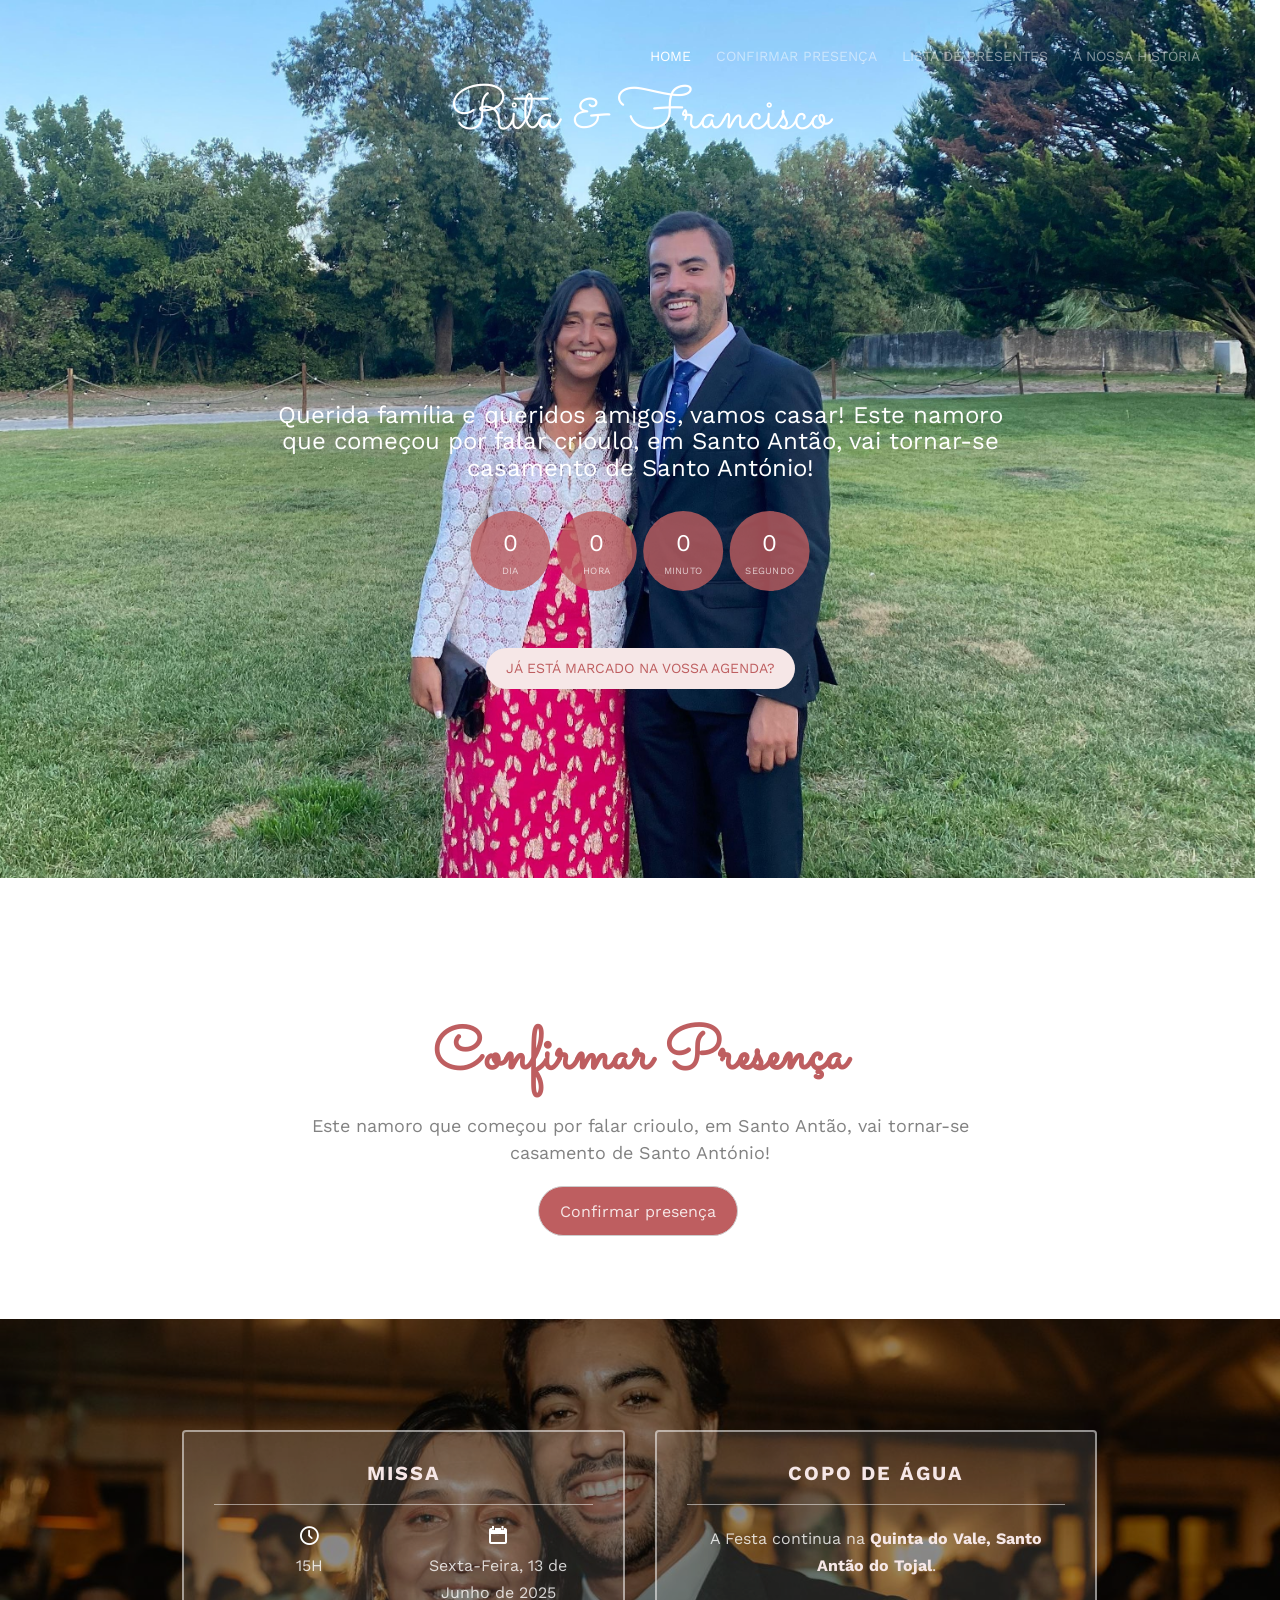
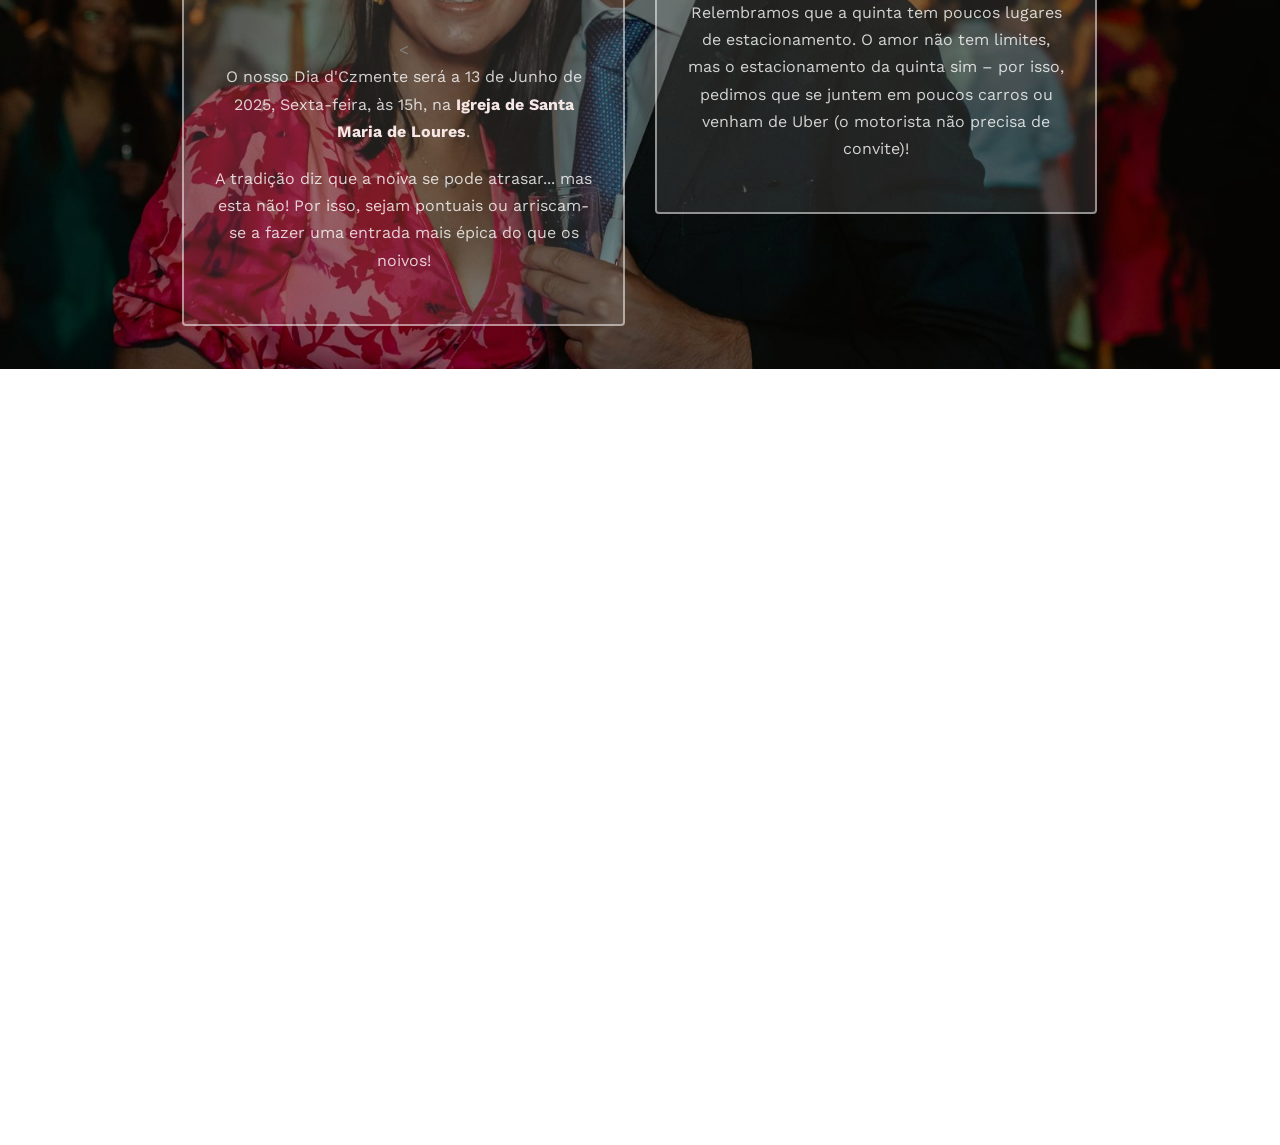
==== index.html @ 6083aa85 "Update index.html" ====
<!DOCTYPE html>
<html class="no-js">
<head>
  <meta charset="utf-8">
  <meta name="viewport" content="width=device-width, initial-scale=1">
  <title>Casamento Rita & Francisco</title>

  <link href="https://fonts.googleapis.com/css?family=Work+Sans:400,300,600,400italic,700" rel="stylesheet" type="text/css">
  <link href="https://fonts.googleapis.com/css?family=Sacramento" rel="stylesheet">

  <!-- CSS Externo -->
  <link rel="stylesheet" href="css/animate.css">
  <link rel="stylesheet" href="css/icomoon.css">
  <link rel="stylesheet" href="css/bootstrap.css">
  <link rel="stylesheet" href="css/magnific-popup.css">
  <link rel="stylesheet" href="css/owl.carousel.min.css">
  <link rel="stylesheet" href="css/owl.theme.default.min.css">
  <link rel="stylesheet" href="css/style.css">

  <!-- Estilos Internos Personalizados -->
  <style>
    body {
      margin: 0;
      padding: 0;
      font-family: "Work Sans", Arial, sans-serif;
    }

    #fh5co-header {
      margin: 0;
      position: relative;
      width: 100%;
      padding: 0;
      text-align: center;
      background-size: cover;
      background-position: center center;
    }

    #fh5co-header .container {
      margin: 0 auto;
      padding: 0 15px;
      max-width: 100%;
    }

    #fh5co-header h1 {
      font-size: 40px;
      
      margin-top: 80px;
    }

    #fh5co-header h2 {
      font-size: 20px;
      margin-top: 250px;
    }

    .simply-countdown {
      display: flex;
      justify-content: center;
      transform: scale(0.8);
      margin-top: 10px;
    }

    #fh5co-header .btn {
      display: inline-block;
      margin-top: 10px;
      position: relative;
      z-index: 2;
    }



     /* TELEMOVEL */
     @media screen and (max-width: 768px) {
         #fh5co-couple .fh5co-heading {
     margin-top: 40px; /* ou mais, se quiseres mais espaço */
   }
       
       #fh5co-event {
          height: auto !important;
          padding: 40px 0;
          background-size: cover;
          background-position: center;
        }
  
        .event-wrap {
          margin-bottom: 30px;
        }
  
        .couple-wrap {
          flex-direction: column;
        }
  
        .couple-half {
          width: 100%;
          margin-bottom: 20px;
        }
     }

   @media screen and (max-width: 768px) {
  /* Texto */
  #fh5co-header h1,
  #fh5co-header h2 {
    text-align: center !important;
    margin-left: 0px !important;
    margin-right: 50px !important;
    margin-top: 200px !important;
    max-width: calc(100% - 50px) !important;
  }

  #fh5co-header h1 {
    font-size: 34px !important;
    margin-top: 10px !important;
  }

  #fh5co-header h2 {
    font-size: 16px !important;
  }


#fh5co-header {
    background-position: -300px center !important; /* Move a imagem mais para a esquerda */
  }
      }


    @media screen and (max-width: 768px) {
  #fh5co-event {
    background-size: 60% !important; /* Zoom out na imagem */
    background-position: 10% center !important; /* Move ligeiramente para a direita */
    height: auto !important;
    padding: 40px 0 !important;
  }
}


  </style>

  <!-- Modernizr -->
  <script src="js/modernizr-2.6.2.min.js"></script>
</head>
<body id="index">
  <div class="fh5co-loader"></div>
  <div id="page">
    <nav class="fh5co-nav" role="navigation">
      <div class="container">
        <div class="row">
          <div class="col-xs-2"></div>
          <div class="col-xs-10 text-right menu-1">
            <ul>
              <li class="active"><a href="index.html">Home</a></li>
              <li><a href="https://docs.google.com/forms/d/e/1FAIpQLSdujdXQWS-uGYEYhOZcDltZ3mu99keoDqens84QMBQj693c0w/viewform?usp=dialog">Confirmar Presen&#231;a</a></li>
              <li><a href="about.html">Lista de Presentes</a></li>
              <li class="has-dropdown">
                <a href="gallery.html">A Nossa História</a>
              </li>
            </ul>
          </div>
        </div>
      </div>
    </nav>

    <header id="fh5co-header" class="fh5co-cover" role="banner"
            style="background-image:url(images/img_bg_22.jpg);" data-stellar-background-ratio="0.5">
      <div class="container">
        <div class="row">
          <div class="col-md-8 col-md-offset-2 text-center">
            <div class="display-t">
              <div class="display-tc animate-box" data-animate-effect="fadeIn">
                <h1>Rita &amp; Francisco</h1>
                <h2>Querida família e queridos amigos, vamos casar! Este namoro que começou por falar crioulo, em Santo Antão, vai tornar-se casamento de Santo António!</h2>
                <div class="simply-countdown simply-countdown-one"></div>
                <a href="https://www.google.com/calendar/render?action=TEMPLATE&text=Casamento+Rita+e+Francisco&dates=20250613T140000Z/20250613T235900Z&details=Querida+familia+e+queridos+amigos,+vamos+casar!+Enfim,+este+namoro+que+comecou+por+falar+crioulo,+em+Santo+Antao,+vai+tornar-se+casamento+de+Santo+Antonio!+O+nosso+Dia+d'Czmente+sera+a+13+de+Junho+de+2025,+Sexta-feira,+as+15h,+na+Igreja+de+Santa+Maria+de+Loures.&location=https://maps.app.goo.gl/aBkcbi4PF5BHTTP57?g_st=iw&sf=true&output=xml" 
   class="btn btn-default btn-sm" 
   target="_blank" 
   style="text-decoration: none; background-color: rgb(246, 231, 231) !important; color: rgb(190, 94, 96) !important;">
   Já está marcado na vossa Agenda?
</a>

              </div>
            </div>
          </div>
        </div>
      </div>
    </header>

 
 
 
 <div id="fh5co-couple-story">
  <div class="container">
  <div class="row">
  <div class="col-md-8 col-md-offset-2 text-center fh5co-heading animate-box">
 <h2 style="color: rgb(190, 94, 96);">Confirmar Presença</h2> <p>Este namoro que começou por falar crioulo, em Santo Antão, vai tornar-se casamento de Santo António!</p>
 
 <a href=https://docs.google.com/forms/d/e/1FAIpQLSdujdXQWS-uGYEYhOZcDltZ3mu99keoDqens84QMBQj693c0w/viewform?usp=dialog
    class="btn btn-default"
    target="_blank"
    style="text-decoration: none; width: 200px; height: 50px; line-height: 50px; display: inline-block; text-align: center; vertical-align: middle; padding: 0; background-color: rgb(190, 94, 96); color: rgb(246, 231, 231);">
    Confirmar presença
 </a> </div>
  </div>
 
  </div>
  </div>
 
 
 
 <div id="fh5co-event" class="fh5co-bg" style="background-image:url(images/img_bg_3.jpg); height: 650px; background-size: cover; padding-top: 10px;">
     <div class="overlay"></div>
     <div class="container">
         <div class="row">
             <div class="col-md-8 col-md-offset-2 text-center fh5co-heading animate-box">
             </div>
         </div>
         <div class="row" style="margin-top: 20px;"> <!-- Ajuste para 20px -->
             <div class="display-t">
                 <div class="display-tc">
                     <div class="col-md-10 col-md-offset-1">
                         <div class="col-md-6 col-sm-6 text-center">
                             <div class="event-wrap animate-box">
 
                                 <h3 style="color: rgb(246, 231, 231); font-weight: bold;">Missa</h3>
 
                                 <div class="event-col">
                                     <i class="icon-clock"></i>
                                     <span>15H</span>
                                 </div>
                                 <div class="event-col">
                                     <i class="icon-calendar"></i>
                                     <span>Sexta-Feira, 13 de Junho de 2025</span>
                                 </div>
                                 <<p>O nosso Dia d'Czmente será a 13 de Junho de 2025, Sexta-feira, às 15h, na <a href="https://maps.app.goo.gl/BaoApExr5uGjmuEx7" target="_blank" style="color: rgb(246, 231, 231); font-weight: bold;">Igreja de Santa Maria de Loures</a>.</p>
                                 <p>A tradição diz que a noiva se pode atrasar... mas esta não! Por isso, sejam pontuais ou arriscam-se a fazer uma entrada mais épica do que os noivos!</p>
                             </div>
                         </div>
                         <div class="col-md-6 col-sm-6 text-center">
                             <div class="event-wrap animate-box">
                                 <h3 style="color: rgb(246, 231, 231); font-weight: bold;">Copo de Água</h3>
                                 <p>A Festa continua na <a href="https://maps.app.goo.gl/E5oFPAb3w1sCDLX56" target="_blank" style="color: rgb(246, 231, 231); font-weight: bold;">Quinta do Vale, Santo Antão do Tojal</a>.</p>
                                 <p>Relembramos que a quinta tem poucos lugares de estacionamento. O amor não tem limites, mas o estacionamento da quinta sim – por isso, pedimos que se juntem em poucos carros ou venham de Uber (o motorista não precisa de convite)!</p>
                             </div>
                         </div>
                     </div>
                 </div>
             </div>
         </div>
     </div>
 </div>
 
 
 <div id="fh5co-couple">
     <div class="container">
         <div class="row">
             <div class="col-md-8 col-md-offset-2 text-center fh5co-heading animate-box">
                 <h3>13 Junho 2025, Lisboa</h3>
                 <p>
                     <div class="b-c b-text-c b-s b-s-t60 b-s-b60 b-cs cf">
                         <p class="wnd-align-center">
                             <font class="wnd-font-size-140" style="">
                                 <em>«Por isso, o homem deixará pai e mãe, para se unir à sua esposa, e os dois serão uma só carne.»</em>
                                 <font class="wnd-font-size-70">Gen 2, 24</font>
                             </font>
                             <br>
                         </p>
                     </div>
                 </p>
             </div>
         </div>
         <div class="couple-wrap animate-box">
             <div class="couple-half">
                 <div class="groom">
                     <img src="images/groom.jpg" alt="groom" class="img-responsive">
                 </div>
                 <div class="desc-groom">
                     <span style="font-size: 2em;"><strong>Francisco Costal</strong></span>
 
                     <p>Há quem o trate por Costal, Chiquinho ou até Kiko. Foi Escuteiro, mostrando o seu espírito solidário. Autoproclamado fã nº 1 do Benfica, sonha com a presidência do clube mas enquanto não acontece é médico psiquiatra. Nos seus tempos livres, podem encontrá-lo com a sua noiva, Rita, a fazer sestas ao ar livre ou a comer gelados. Cabo Verde tem um significado especial, pelas suas raízes e pelos bons momentos lá vividos.</p>
                 </div>
             </div>
             <p class="heart text-center"><i class="icon-heart2"></i></p>
             <div class="couple-half">
                 <div class="bride">
                     <img src="images/bride.jpg" alt="groom" class="img-responsive">
                 </div>
                 <div class="desc-bride">
                     <span style="font-size: 2em;"><strong>Rita Menezes</strong></span>
                     <p>Conhecida por Tita, Rota ou Tita Rota (cortesia do autocorretor ou em homenagem a Manta Rota). É Guia de Portugal e está sempre atenta ao próximo. Multifacetada é “informática ambiental”, mas também brilha na representação (com uma passagem memorável pelo McDonald's) e na música, graças à sua voz de rouxinol. Com o seu noivo Francisco, partilha o gosto por concertos, bons jantares (preferencialmente num indiano) e boas sestas.</p>
                 </div>
             </div>
         </div>
     </div>
 </div>
 
 
 
 
 	<div class="gototop js-top">
 		<a href="#" class="js-gotop"><i class="icon-arrow-up"></i></a>
 	</div>
 
 	<!-- jQuery -->
 	<script src="js/jquery.min.js"></script>
 	<!-- jQuery Easing -->
 	<script src="js/jquery.easing.1.3.js"></script>
 	<!-- Bootstrap -->
 	<script src="js/bootstrap.min.js"></script>
 	<!-- Waypoints -->
 	<script src="js/jquery.waypoints.min.js"></script>
 	<!-- Carousel -->
 	<script src="js/owl.carousel.min.js"></script>
 	<!-- countTo -->
 	<script src="js/jquery.countTo.js"></script>
 
 	<!-- Stellar -->
 	<script src="js/jquery.stellar.min.js"></script>
 	<!-- Magnific Popup -->
 	<script src="js/jquery.magnific-popup.min.js"></script>
 	<script src="js/magnific-popup-options.js"></script>
 
 	<!-- // <script src="https://cdnjs.cloudflare.com/ajax/libs/prism/0.0.1/prism.min.js"></script> -->
 	<script src="js/simplyCountdown.js"></script>
 	<!-- Main -->
 	<script src="js/main.js"></script>
 <script>
     // Define a data alvo diretamente
     var targetYear = 2025;
     var targetMonth = 6; // Junho
     var targetDay = 13;
 
     // Exemplo padrão
     simplyCountdown('.simply-countdown-one', {
         year: targetYear,
         month: targetMonth,
         day: targetDay,
         enableUtc: true
     });
 
     // Exemplo com jQuery
     $('#simply-countdown-losange').simplyCountdown({
         year: targetYear,
         month: targetMonth,
         day: targetDay,
         enableUtc: true
     });
 </script>
 	</body>
 </html>
---- css/icomoon.css ----
@font-face {
  font-family: 'icomoon';
  src:  url('../fonts/icomoon/icomoon.eot?6iuir');
  src:  url('../fonts/icomoon/icomoon.eot?6iuir#iefix') format('embedded-opentype'),
    url('../fonts/icomoon/icomoon.ttf?6iuir') format('truetype'),
    url('../fonts/icomoon/icomoon.woff?6iuir') format('woff'),
    url('../fonts/icomoon/icomoon.svg?6iuir#icomoon') format('svg');
  font-weight: normal;
  font-style: normal;
}

[class^="icon-"], [class*=" icon-"] {
  /* use !important to prevent issues with browser extensions that change fonts */
  font-family: 'icomoon' !important;
  speak: none;
  font-style: normal;
  font-weight: normal;
  font-variant: normal;
  text-transform: none;
  line-height: 1;

  /* Better Font Rendering =========== */
  -webkit-font-smoothing: antialiased;
  -moz-osx-font-smoothing: grayscale;
}

.icon-eye:before {
  content: "\e000";
}
.icon-paper-clip:before {
  content: "\e001";
}
.icon-mail:before {
  content: "\e002";
}
.icon-toggle:before {
  content: "\e003";
}
.icon-layout:before {
  content: "\e004";
}
.icon-link:before {
  content: "\e005";
}
.icon-bell:before {
  content: "\e006";
}
.icon-lock:before {
  content: "\e007";
}
.icon-unlock:before {
  content: "\e008";
}
.icon-ribbon:before {
  content: "\e009";
}
.icon-image:before {
  content: "\e010";
}
.icon-signal:before {
  content: "\e011";
}
.icon-target:before {
  content: "\e012";
}
.icon-clipboard:before {
  content: "\e013";
}
.icon-clock:before {
  content: "\e014";
}
.icon-watch:before {
  content: "\e015";
}
.icon-air-play:before {
  content: "\e016";
}
.icon-camera:before {
  content: "\e017";
}
.icon-video:before {
  content: "\e018";
}
.icon-disc:before {
  content: "\e019";
}
.icon-printer:before {
  content: "\e020";
}
.icon-monitor:before {
  content: "\e021";
}
.icon-server:before {
  content: "\e022";
}
.icon-cog:before {
  content: "\e023";
}
.icon-heart:before {
  content: "\e024";
}
.icon-paragraph:before {
  content: "\e025";
}
.icon-align-justify:before {
  content: "\e026";
}
.icon-align-left:before {
  content: "\e027";
}
.icon-align-center:before {
  content: "\e028";
}
.icon-align-right:before {
  content: "\e029";
}
.icon-book:before {
  content: "\e030";
}
.icon-layers:before {
  content: "\e031";
}
.icon-stack:before {
  content: "\e032";
}
.icon-stack-2:before {
  content: "\e033";
}
.icon-paper:before {
  content: "\e034";
}
.icon-paper-stack:before {
  content: "\e035";
}
.icon-search:before {
  content: "\e036";
}
.icon-zoom-in:before {
  content: "\e037";
}
.icon-zoom-out:before {
  content: "\e038";
}
.icon-reply:before {
  content: "\e039";
}
.icon-circle-plus:before {
  content: "\e040";
}
.icon-circle-minus:before {
  content: "\e041";
}
.icon-circle-check:before {
  content: "\e042";
}
.icon-circle-cross:before {
  content: "\e043";
}
.icon-square-plus:before {
  content: "\e044";
}
.icon-square-minus:before {
  content: "\e045";
}
.icon-square-check:before {
  content: "\e046";
}
.icon-square-cross:before {
  content: "\e047";
}
.icon-microphone:before {
  content: "\e048";
}
.icon-record:before {
  content: "\e049";
}
.icon-skip-back:before {
  content: "\e050";
}
.icon-rewind:before {
  content: "\e051";
}
.icon-play:before {
  content: "\e052";
}
.icon-pause:before {
  content: "\e053";
}
.icon-stop:before {
  content: "\e054";
}
.icon-fast-forward:before {
  content: "\e055";
}
.icon-skip-forward:before {
  content: "\e056";
}
.icon-shuffle:before {
  content: "\e057";
}
.icon-repeat:before {
  content: "\e058";
}
.icon-folder:before {
  content: "\e059";
}
.icon-umbrella:before {
  content: "\e060";
}
.icon-moon:before {
  content: "\e061";
}
.icon-thermometer:before {
  content: "\e062";
}
.icon-drop:before {
  content: "\e063";
}
.icon-sun:before {
  content: "\e064";
}
.icon-cloud:before {
  content: "\e065";
}
.icon-cloud-upload:before {
  content: "\e066";
}
.icon-cloud-download:before {
  content: "\e067";
}
.icon-upload:before {
  content: "\e068";
}
.icon-download:before {
  content: "\e069";
}
.icon-location:before {
  content: "\e070";
}
.icon-location-2:before {
  content: "\e071";
}
.icon-map:before {
  content: "\e072";
}
.icon-battery:before {
  content: "\e073";
}
.icon-head:before {
  content: "\e074";
}
.icon-briefcase:before {
  content: "\e075";
}
.icon-speech-bubble:before {
  content: "\e076";
}
.icon-anchor:before {
  content: "\e077";
}
.icon-globe:before {
  content: "\e078";
}
.icon-box:before {
  content: "\e079";
}
.icon-reload:before {
  content: "\e080";
}
.icon-share:before {
  content: "\e081";
}
.icon-marquee:before {
  content: "\e082";
}
.icon-marquee-plus:before {
  content: "\e083";
}
.icon-marquee-minus:before {
  content: "\e084";
}
.icon-tag:before {
  content: "\e085";
}
.icon-power:before {
  content: "\e086";
}
.icon-command:before {
  content: "\e087";
}
.icon-alt:before {
  content: "\e088";
}
.icon-esc:before {
  content: "\e089";
}
.icon-bar-graph:before {
  content: "\e090";
}
.icon-bar-graph-2:before {
  content: "\e091";
}
.icon-pie-graph:before {
  content: "\e092";
}
.icon-star:before {
  content: "\e093";
}
.icon-arrow-left:before {
  content: "\e094";
}
.icon-arrow-right:before {
  content: "\e095";
}
.icon-arrow-up:before {
  content: "\e096";
}
.icon-arrow-down:before {
  content: "\e097";
}
.icon-volume:before {
  content: "\e098";
}
.icon-mute:before {
  content: "\e099";
}
.icon-content-right:before {
  content: "\e100";
}
.icon-content-left:before {
  content: "\e101";
}
.icon-grid:before {
  content: "\e102";
}
.icon-grid-2:before {
  content: "\e103";
}
.icon-columns:before {
  content: "\e104";
}
.icon-loader:before {
  content: "\e105";
}
.icon-bag:before {
  content: "\e106";
}
.icon-ban:before {
  content: "\e107";
}
.icon-flag:before {
  content: "\e108";
}
.icon-trash:before {
  content: "\e109";
}
.icon-expand:before {
  content: "\e110";
}
.icon-contract:before {
  content: "\e111";
}
.icon-maximize:before {
  content: "\e112";
}
.icon-minimize:before {
  content: "\e113";
}
.icon-plus:before {
  content: "\e114";
}
.icon-minus:before {
  content: "\e115";
}
.icon-check:before {
  content: "\e116";
}
.icon-cross:before {
  content: "\e117";
}
.icon-move:before {
  content: "\e118";
}
.icon-delete:before {
  content: "\e119";
}
.icon-menu:before {
  content: "\e120";
}
.icon-archive:before {
  content: "\e121";
}
.icon-inbox:before {
  content: "\e122";
}
.icon-outbox:before {
  content: "\e123";
}
.icon-file:before {
  content: "\e124";
}
.icon-file-add:before {
  content: "\e125";
}
.icon-file-subtract:before {
  content: "\e126";
}
.icon-help:before {
  content: "\e127";
}
.icon-open:before {
  content: "\e128";
}
.icon-ellipsis:before {
  content: "\e129";
}
.icon-add-to-list:before {
  content: "\e900";
}
.icon-classic-computer:before {
  content: "\e901";
}
.icon-controller-fast-backward:before {
  content: "\e902";
}
.icon-creative-commons-attribution:before {
  content: "\e903";
}
.icon-creative-commons-noderivs:before {
  content: "\e904";
}
.icon-creative-commons-noncommercial-eu:before {
  content: "\e905";
}
.icon-creative-commons-noncommercial-us:before {
  content: "\e906";
}
.icon-creative-commons-public-domain:before {
  content: "\e907";
}
.icon-creative-commons-remix:before {
  content: "\e908";
}
.icon-creative-commons-share:before {
  content: "\e909";
}
.icon-creative-commons-sharealike:before {
  content: "\e90a";
}
.icon-creative-commons:before {
  content: "\e90b";
}
.icon-document-landscape:before {
  content: "\e90c";
}
.icon-remove-user:before {
  content: "\e90d";
}
.icon-warning:before {
  content: "\e90e";
}
.icon-arrow-bold-down:before {
  content: "\e90f";
}
.icon-arrow-bold-left:before {
  content: "\e910";
}
.icon-arrow-bold-right:before {
  content: "\e911";
}
.icon-arrow-bold-up:before {
  content: "\e912";
}
.icon-arrow-down2:before {
  content: "\e913";
}
.icon-arrow-left2:before {
  content: "\e914";
}
.icon-arrow-long-down:before {
  content: "\e915";
}
.icon-arrow-long-left:before {
  content: "\e916";
}
.icon-arrow-long-right:before {
  content: "\e917";
}
.icon-arrow-long-up:before {
  content: "\e918";
}
.icon-arrow-right2:before {
  content: "\e919";
}
.icon-arrow-up2:before {
  content: "\e91a";
}
.icon-arrow-with-circle-down:before {
  content: "\e91b";
}
.icon-arrow-with-circle-left:before {
  content: "\e91c";
}
.icon-arrow-with-circle-right:before {
  content: "\e91d";
}
.icon-arrow-with-circle-up:before {
  content: "\e91e";
}
.icon-bookmark:before {
  content: "\e91f";
}
.icon-bookmarks:before {
  content: "\e920";
}
.icon-chevron-down:before {
  content: "\e921";
}
.icon-chevron-left:before {
  content: "\e922";
}
.icon-chevron-right:before {
  content: "\e923";
}
.icon-chevron-small-down:before {
  content: "\e924";
}
.icon-chevron-small-left:before {
  content: "\e925";
}
.icon-chevron-small-right:before {
  content: "\e926";
}
.icon-chevron-small-up:before {
  content: "\e927";
}
.icon-chevron-thin-down:before {
  content: "\e928";
}
.icon-chevron-thin-left:before {
  content: "\e929";
}
.icon-chevron-thin-right:before {
  content: "\e92a";
}
.icon-chevron-thin-up:before {
  content: "\e92b";
}
.icon-chevron-up:before {
  content: "\e92c";
}
.icon-chevron-with-circle-down:before {
  content: "\e92d";
}
.icon-chevron-with-circle-left:before {
  content: "\e92e";
}
.icon-chevron-with-circle-right:before {
  content: "\e92f";
}
.icon-chevron-with-circle-up:before {
  content: "\e930";
}
.icon-cloud2:before {
  content: "\e931";
}
.icon-controller-fast-forward:before {
  content: "\e932";
}
.icon-controller-jump-to-start:before {
  content: "\e933";
}
.icon-controller-next:before {
  content: "\e934";
}
.icon-controller-paus:before {
  content: "\e935";
}
.icon-controller-play:before {
  content: "\e936";
}
.icon-controller-record:before {
  content: "\e937";
}
.icon-controller-stop:before {
  content: "\e938";
}
.icon-controller-volume:before {
  content: "\e939";
}
.icon-dot-single:before {
  content: "\e93a";
}
.icon-dots-three-horizontal:before {
  content: "\e93b";
}
.icon-dots-three-vertical:before {
  content: "\e93c";
}
.icon-dots-two-horizontal:before {
  content: "\e93d";
}
.icon-dots-two-vertical:before {
  content: "\e93e";
}
.icon-download2:before {
  content: "\e93f";
}
.icon-emoji-flirt:before {
  content: "\e940";
}
.icon-flow-branch:before {
  content: "\e941";
}
.icon-flow-cascade:before {
  content: "\e942";
}
.icon-flow-line:before {
  content: "\e943";
}
.icon-flow-parallel:before {
  content: "\e944";
}
.icon-flow-tree:before {
  content: "\e945";
}
.icon-install:before {
  content: "\e946";
}
.icon-layers2:before {
  content: "\e947";
}
.icon-open-book:before {
  content: "\e948";
}
.icon-resize-100:before {
  content: "\e949";
}
.icon-resize-full-screen:before {
  content: "\e94a";
}
.icon-save:before {
  content: "\e94b";
}
.icon-select-arrows:before {
  content: "\e94c";
}
.icon-sound-mute:before {
  content: "\e94d";
}
.icon-sound:before {
  content: "\e94e";
}
.icon-trash2:before {
  content: "\e94f";
}
.icon-triangle-down:before {
  content: "\e950";
}
.icon-triangle-left:before {
  content: "\e951";
}
.icon-triangle-right:before {
  content: "\e952";
}
.icon-triangle-up:before {
  content: "\e953";
}
.icon-uninstall:before {
  content: "\e954";
}
.icon-upload-to-cloud:before {
  content: "\e955";
}
.icon-upload2:before {
  content: "\e956";
}
.icon-add-user:before {
  content: "\e957";
}
.icon-address:before {
  content: "\e958";
}
.icon-adjust:before {
  content: "\e959";
}
.icon-air:before {
  content: "\e95a";
}
.icon-aircraft-landing:before {
  content: "\e95b";
}
.icon-aircraft-take-off:before {
  content: "\e95c";
}
.icon-aircraft:before {
  content: "\e95d";
}
.icon-align-bottom:before {
  content: "\e95e";
}
.icon-align-horizontal-middle:before {
  content: "\e95f";
}
.icon-align-left2:before {
  content: "\e960";
}
.icon-align-right2:before {
  content: "\e961";
}
.icon-align-top:before {
  content: "\e962";
}
.icon-align-vertical-middle:before {
  content: "\e963";
}
.icon-archive2:before {
  content: "\e964";
}
.icon-area-graph:before {
  content: "\e965";
}
.icon-attachment:before {
  content: "\e966";
}
.icon-awareness-ribbon:before {
  content: "\e967";
}
.icon-back-in-time:before {
  content: "\e968";
}
.icon-back:before {
  content: "\e969";
}
.icon-bar-graph2:before {
  content: "\e96a";
}
.icon-battery2:before {
  content: "\e96b";
}
.icon-beamed-note:before {
  content: "\e96c";
}
.icon-bell2:before {
  content: "\e96d";
}
.icon-blackboard:before {
  content: "\e96e";
}
.icon-block:before {
  content: "\e96f";
}
.icon-book2:before {
  content: "\e970";
}
.icon-bowl:before {
  content: "\e971";
}
.icon-box2:before {
  content: "\e972";
}
.icon-briefcase2:before {
  content: "\e973";
}
.icon-browser:before {
  content: "\e974";
}
.icon-brush:before {
  content: "\e975";
}
.icon-bucket:before {
  content: "\e976";
}
.icon-cake:before {
  content: "\e977";
}
.icon-calculator:before {
  content: "\e978";
}
.icon-calendar:before {
  content: "\e979";
}
.icon-camera2:before {
  content: "\e97a";
}
.icon-ccw:before {
  content: "\e97b";
}
.icon-chat:before {
  content: "\e97c";
}
.icon-check2:before {
  content: "\e97d";
}
.icon-circle-with-cross:before {
  content: "\e97e";
}
.icon-circle-with-minus:before {
  content: "\e97f";
}
.icon-circle-with-plus:before {
  content: "\e980";
}
.icon-circle:before {
  content: "\e981";
}
.icon-circular-graph:before {
  content: "\e982";
}
.icon-clapperboard:before {
  content: "\e983";
}
.icon-clipboard2:before {
  content: "\e984";
}
.icon-clock2:before {
  content: "\e985";
}
.icon-code:before {
  content: "\e986";
}
.icon-cog2:before {
  content: "\e987";
}
.icon-colours:before {
  content: "\e988";
}
.icon-compass:before {
  content: "\e989";
}
.icon-copy:before {
  content: "\e98a";
}
.icon-credit-card:before {
  content: "\e98b";
}
.icon-credit:before {
  content: "\e98c";
}
.icon-cross2:before {
  content: "\e98d";
}
.icon-cup:before {
  content: "\e98e";
}
.icon-cw:before {
  content: "\e98f";
}
.icon-cycle:before {
  content: "\e990";
}
.icon-database:before {
  content: "\e991";
}
.icon-dial-pad:before {
  content: "\e992";
}
.icon-direction:before {
  content: "\e993";
}
.icon-document:before {
  content: "\e994";
}
.icon-documents:before {
  content: "\e995";
}
.icon-drink:before {
  content: "\e996";
}
.icon-drive:before {
  content: "\e997";
}
.icon-drop2:before {
  content: "\e998";
}
.icon-edit:before {
  content: "\e999";
}
.icon-email:before {
  content: "\e99a";
}
.icon-emoji-happy:before {
  content: "\e99b";
}
.icon-emoji-neutral:before {
  content: "\e99c";
}
.icon-emoji-sad:before {
  content: "\e99d";
}
.icon-erase:before {
  content: "\e99e";
}
.icon-eraser:before {
  content: "\e99f";
}
.icon-export:before {
  content: "\e9a0";
}
.icon-eye2:before {
  content: "\e9a1";
}
.icon-feather:before {
  content: "\e9a2";
}
.icon-flag2:before {
  content: "\e9a3";
}
.icon-flash:before {
  content: "\e9a4";
}
.icon-flashlight:before {
  content: "\e9a5";
}
.icon-flat-brush:before {
  content: "\e9a6";
}
.icon-folder-images:before {
  content: "\e9a7";
}
.icon-folder-music:before {
  content: "\e9a8";
}
.icon-folder-video:before {
  content: "\e9a9";
}
.icon-folder2:before {
  content: "\e9aa";
}
.icon-forward:before {
  content: "\e9ab";
}
.icon-funnel:before {
  content: "\e9ac";
}
.icon-game-controller:before {
  content: "\e9ad";
}
.icon-gauge:before {
  content: "\e9ae";
}
.icon-globe2:before {
  content: "\e9af";
}
.icon-graduation-cap:before {
  content: "\e9b0";
}
.icon-grid2:before {
  content: "\e9b1";
}
.icon-hair-cross:before {
  content: "\e9b2";
}
.icon-hand:before {
  content: "\e9b3";
}
.icon-heart-outlined:before {
  content: "\e9b4";
}
.icon-heart2:before {
  content: "\e9b5";
}
.icon-help-with-circle:before {
  content: "\e9b6";
}
.icon-help2:before {
  content: "\e9b7";
}
.icon-home:before {
  content: "\e9b8";
}
.icon-hour-glass:before {
  content: "\e9b9";
}
.icon-image-inverted:before {
  content: "\e9ba";
}
.icon-image2:before {
  content: "\e9bb";
}
.icon-images:before {
  content: "\e9bc";
}
.icon-inbox2:before {
  content: "\e9bd";
}
.icon-infinity:before {
  content: "\e9be";
}
.icon-info-with-circle:before {
  content: "\e9bf";
}
.icon-info:before {
  content: "\e9c0";
}
.icon-key:before {
  content: "\e9c1";
}
.icon-keyboard:before {
  content: "\e9c2";
}
.icon-lab-flask:before {
  content: "\e9c3";
}
.icon-landline:before {
  content: "\e9c4";
}
.icon-language:before {
  content: "\e9c5";
}
.icon-laptop:before {
  content: "\e9c6";
}
.icon-leaf:before {
  content: "\e9c7";
}
.icon-level-down:before {
  content: "\e9c8";
}
.icon-level-up:before {
  content: "\e9c9";
}
.icon-lifebuoy:before {
  content: "\e9ca";
}
.icon-light-bulb:before {
  content: "\e9cb";
}
.icon-light-down:before {
  content: "\e9cc";
}
.icon-light-up:before {
  content: "\e9cd";
}
.icon-line-graph:before {
  content: "\e9ce";
}
.icon-link2:before {
  content: "\e9cf";
}
.icon-list:before {
  content: "\e9d0";
}
.icon-location-pin:before {
  content: "\e9d1";
}
.icon-location2:before {
  content: "\e9d2";
}
.icon-lock-open:before {
  content: "\e9d3";
}
.icon-lock2:before {
  content: "\e9d4";
}
.icon-log-out:before {
  content: "\e9d5";
}
.icon-login:before {
  content: "\e9d6";
}
.icon-loop:before {
  content: "\e9d7";
}
.icon-magnet:before {
  content: "\e9d8";
}
.icon-magnifying-glass:before {
  content: "\e9d9";
}
.icon-mail2:before {
  content: "\e9da";
}
.icon-man:before {
  content: "\e9db";
}
.icon-map2:before {
  content: "\e9dc";
}
.icon-mask:before {
  content: "\e9dd";
}
.icon-medal:before {
  content: "\e9de";
}
.icon-megaphone:before {
  content: "\e9df";
}
.icon-menu2:before {
  content: "\e9e0";
}
.icon-message:before {
  content: "\e9e1";
}
.icon-mic:before {
  content: "\e9e2";
}
.icon-minus2:before {
  content: "\e9e3";
}
.icon-mobile:before {
  content: "\e9e4";
}
.icon-modern-mic:before {
  content: "\e9e5";
}
.icon-moon2:before {
  content: "\e9e6";
}
.icon-mouse:before {
  content: "\e9e7";
}
.icon-music:before {
  content: "\e9e8";
}
.icon-network:before {
  content: "\e9e9";
}
.icon-new-message:before {
  content: "\e9ea";
}
.icon-new:before {
  content: "\e9eb";
}
.icon-news:before {
  content: "\e9ec";
}
.icon-note:before {
  content: "\e9ed";
}
.icon-notification:before {
  content: "\e9ee";
}
.icon-old-mobile:before {
  content: "\e9ef";
}
.icon-old-phone:before {
  content: "\e9f0";
}
.icon-palette:before {
  content: "\e9f1";
}
.icon-paper-plane:before {
  content: "\e9f2";
}
.icon-pencil:before {
  content: "\e9f3";
}
.icon-phone:before {
  content: "\e9f4";
}
.icon-pie-chart:before {
  content: "\e9f5";
}
.icon-pin:before {
  content: "\e9f6";
}
.icon-plus2:before {
  content: "\e9f7";
}
.icon-popup:before {
  content: "\e9f8";
}
.icon-power-plug:before {
  content: "\e9f9";
}
.icon-price-ribbon:before {
  content: "\e9fa";
}
.icon-price-tag:before {
  content: "\e9fb";
}
.icon-print:before {
  content: "\e9fc";
}
.icon-progress-empty:before {
  content: "\e9fd";
}
.icon-progress-full:before {
  content: "\e9fe";
}
.icon-progress-one:before {
  content: "\e9ff";
}
.icon-progress-two:before {
  content: "\ea00";
}
.icon-publish:before {
  content: "\ea01";
}
.icon-quote:before {
  content: "\ea02";
}
.icon-radio:before {
  content: "\ea03";
}
.icon-reply-all:before {
  content: "\ea04";
}
.icon-reply2:before {
  content: "\ea05";
}
.icon-retweet:before {
  content: "\ea06";
}
.icon-rocket:before {
  content: "\ea07";
}
.icon-round-brush:before {
  content: "\ea08";
}
.icon-rss:before {
  content: "\ea09";
}
.icon-ruler:before {
  content: "\ea0a";
}
.icon-scissors:before {
  content: "\ea0b";
}
.icon-share-alternitive:before {
  content: "\ea0c";
}
.icon-share2:before {
  content: "\ea0d";
}
.icon-shareable:before {
  content: "\ea0e";
}
.icon-shield:before {
  content: "\ea0f";
}
.icon-shop:before {
  content: "\ea10";
}
.icon-shopping-bag:before {
  content: "\ea11";
}
.icon-shopping-basket:before {
  content: "\ea12";
}
.icon-shopping-cart:before {
  content: "\ea13";
}
.icon-shuffle2:before {
  content: "\ea14";
}
.icon-signal2:before {
  content: "\ea15";
}
.icon-sound-mix:before {
  content: "\ea16";
}
.icon-sports-club:before {
  content: "\ea17";
}
.icon-spreadsheet:before {
  content: "\ea18";
}
.icon-squared-cross:before {
  content: "\ea19";
}
.icon-squared-minus:before {
  content: "\ea1a";
}
.icon-squared-plus:before {
  content: "\ea1b";
}
.icon-star-outlined:before {
  content: "\ea1c";
}
.icon-star2:before {
  content: "\ea1d";
}
.icon-stopwatch:before {
  content: "\ea1e";
}
.icon-suitcase:before {
  content: "\ea1f";
}
.icon-swap:before {
  content: "\ea20";
}
.icon-sweden:before {
  content: "\ea21";
}
.icon-switch:before {
  content: "\ea22";
}
.icon-tablet:before {
  content: "\ea23";
}
.icon-tag2:before {
  content: "\ea24";
}
.icon-text-document-inverted:before {
  content: "\ea25";
}
.icon-text-document:before {
  content: "\ea26";
}
.icon-text:before {
  content: "\ea27";
}
.icon-thermometer2:before {
  content: "\ea28";
}
.icon-thumbs-down:before {
  content: "\ea29";
}
.icon-thumbs-up:before {
  content: "\ea2a";
}
.icon-thunder-cloud:before {
  content: "\ea2b";
}
.icon-ticket:before {
  content: "\ea2c";
}
.icon-time-slot:before {
  content: "\ea2d";
}
.icon-tools:before {
  content: "\ea2e";
}
.icon-traffic-cone:before {
  content: "\ea2f";
}
.icon-tree:before {
  content: "\ea30";
}
.icon-trophy:before {
  content: "\ea31";
}
.icon-tv:before {
  content: "\ea32";
}
.icon-typing:before {
  content: "\ea33";
}
.icon-unread:before {
  content: "\ea34";
}
.icon-untag:before {
  content: "\ea35";
}
.icon-user:before {
  content: "\ea36";
}
.icon-users:before {
  content: "\ea37";
}
.icon-v-card:before {
  content: "\ea38";
}
.icon-video2:before {
  content: "\ea39";
}
.icon-vinyl:before {
  content: "\ea3a";
}
.icon-voicemail:before {
  content: "\ea3b";
}
.icon-wallet:before {
  content: "\ea3c";
}
.icon-water:before {
  content: "\ea3d";
}
.icon-px-with-circle:before {
  content: "\ea3e";
}
.icon-px:before {
  content: "\ea3f";
}
.icon-basecamp:before {
  content: "\ea40";
}
.icon-behance:before {
  content: "\ea41";
}
.icon-creative-cloud:before {
  content: "\ea42";
}
.icon-dropbox:before {
  content: "\ea43";
}
.icon-evernote:before {
  content: "\ea44";
}
.icon-flattr:before {
  content: "\ea45";
}
.icon-foursquare:before {
  content: "\ea46";
}
.icon-google-drive:before {
  content: "\ea47";
}
.icon-google-hangouts:before {
  content: "\ea48";
}
.icon-grooveshark:before {
  content: "\ea49";
}
.icon-icloud:before {
  content: "\ea4a";
}
.icon-mixi:before {
  content: "\ea4b";
}
.icon-onedrive:before {
  content: "\ea4c";
}
.icon-paypal:before {
  content: "\ea4d";
}
.icon-picasa:before {
  content: "\ea4e";
}
.icon-qq:before {
  content: "\ea4f";
}
.icon-rdio-with-circle:before {
  content: "\ea50";
}
.icon-renren:before {
  content: "\ea51";
}
.icon-scribd:before {
  content: "\ea52";
}
.icon-sina-weibo:before {
  content: "\ea53";
}
.icon-skype-with-circle:before {
  content: "\ea54";
}
.icon-skype:before {
  content: "\ea55";
}
.icon-slideshare:before {
  content: "\ea56";
}
.icon-smashing:before {
  content: "\ea57";
}
.icon-soundcloud:before {
  content: "\ea58";
}
.icon-spotify-with-circle:before {
  content: "\ea59";
}
.icon-spotify:before {
  content: "\ea5a";
}
.icon-swarm:before {
  content: "\ea5b";
}
.icon-vine-with-circle:before {
  content: "\ea5c";
}
.icon-vine:before {
  content: "\ea5d";
}
.icon-vk-alternitive:before {
  content: "\ea5e";
}
.icon-vk-with-circle:before {
  content: "\ea5f";
}
.icon-vk:before {
  content: "\ea60";
}
.icon-xing-with-circle:before {
  content: "\ea61";
}
.icon-xing:before {
  content: "\ea62";
}
.icon-yelp:before {
  content: "\ea63";
}
.icon-dribbble-with-circle:before {
  content: "\ea64";
}
.icon-dribbble:before {
  content: "\ea65";
}
.icon-facebook-with-circle:before {
  content: "\ea66";
}
.icon-facebook:before {
  content: "\ea67";
}
.icon-flickr-with-circle:before {
  content: "\ea68";
}
.icon-flickr:before {
  content: "\ea69";
}
.icon-github-with-circle:before {
  content: "\ea6a";
}
.icon-github:before {
  content: "\ea6b";
}
.icon-google-with-circle:before {
  content: "\ea6c";
}
.icon-google:before {
  content: "\ea6d";
}
.icon-instagram-with-circle:before {
  content: "\ea6e";
}
.icon-instagram:before {
  content: "\ea6f";
}
.icon-lastfm-with-circle:before {
  content: "\ea70";
}
.icon-lastfm:before {
  content: "\ea71";
}
.icon-linkedin-with-circle:before {
  content: "\ea72";
}
.icon-linkedin:before {
  content: "\ea73";
}
.icon-pinterest-with-circle:before {
  content: "\ea74";
}
.icon-pinterest:before {
  content: "\ea75";
}
.icon-rdio:before {
  content: "\ea76";
}
.icon-stumbleupon-with-circle:before {
  content: "\ea77";
}
.icon-stumbleupon:before {
  content: "\ea78";
}
.icon-tumblr-with-circle:before {
  content: "\ea79";
}
.icon-tumblr:before {
  content: "\ea7a";
}
.icon-twitter-with-circle:before {
  content: "\ea7b";
}
.icon-twitter:before {
  content: "\ea7c";
}
.icon-vimeo-with-circle:before {
  content: "\ea7d";
}
.icon-vimeo:before {
  content: "\ea7e";
}
.icon-youtube-with-circle:before {
  content: "\ea7f";
}
.icon-youtube:before {
  content: "\ea80";
}
---- css/style.css ----
@font-face {
  font-family: 'icomoon';
  src: url("../fonts/icomoon/icomoon.eot?srf3rx");
  src: url("../fonts/icomoon/icomoon.eot?srf3rx#iefix") format("embedded-opentype"), url("../fonts/icomoon/icomoon.ttf?srf3rx") format("truetype"), url("../fonts/icomoon/icomoon.woff?srf3rx") format("woff"), url("../fonts/icomoon/icomoon.svg?srf3rx#icomoon") format("svg");
  font-weight: normal;
  font-style: normal;
}
/* =======================================================
*
* 	Template Style 
*
* ======================================================= */
body {
  font-family: "Work Sans", Arial, sans-serif;
  font-weight: 400;
  font-size: 16px;
  line-height: 1.7;
  color: #828282;
  background: #fff;
}

#page {
  position: relative;
  overflow-x: hidden;
  width: 100%;
  height: 100%;
  -webkit-transition: 0.5s;
  -o-transition: 0.5s;
  transition: 0.5s;
}
.offcanvas #page {
  overflow: hidden;
  position: absolute;
}
.offcanvas #page:after {
  -webkit-transition: 2s;
  -o-transition: 2s;
  transition: 2s;
  position: absolute;
  top: 0;
  right: 0;
  bottom: 0;
  left: 0;
  z-index: 101;
  background: rgba(0, 0, 0, 0.7);
  content: "";
}

a {
  color: #F14E95;
  -webkit-transition: 0.5s;
  -o-transition: 0.5s;
  transition: 0.5s;
}
a:hover, a:active, a:focus {
  color: #F14E95;
  outline: none;
  text-decoration: none;
}

p {
  margin-bottom: 20px;
}

h1, h2, h3, h4, h5, h6, figure {
  color: #000;
  font-family: "Work Sans", Arial, sans-serif;
  font-weight: 400;
  margin: 0 0 20px 0;
}

::-webkit-selection {
  color: #fff;
  background: #BE5E60;
}

::-moz-selection {
  color: #fff;
  background: #BE5E60;
}

#index ::selection{
  color: #fff;
  background: #BE5E60;
}
#lista ::selection{
  color: #fff;
  background: #576B91;
}

#story ::selection{
  color: #fff;
  background: #FAD26E;
}


.fh5co-nav {
  position: absolute;
  top: 0;
  margin: 0;
  padding: 0;
  width: 100%;
  padding: 40px 0;
  z-index: 1001;
}




.fh5co-nav #fh5co-logo {
  font-size: 40px;
  margin: 0;
  padding: 0;
  line-height: 40px;
  font-family: "Sacramento", Arial, serif;
}
.fh5co-nav a {
  padding: 5px 10px;
  color: #fff;
}
@media screen and (max-width: 768px) {
  .fh5co-nav .menu-1, .fh5co-nav .menu-2 {
    display: none;
  }
}
.fh5co-nav ul {
  padding: 0;
  margin: 2px 0 0 0;
}
.fh5co-nav ul li {
  padding: 0;
  margin: 0;
  list-style: none;
  display: inline;
}
.fh5co-nav ul li a {
  font-size: 14px;
  padding: 30px 10px;
  text-transform: uppercase;
  color: rgba(255, 255, 255, 0.5);
  -webkit-transition: 0.5s;
  -o-transition: 0.5s;
  transition: 0.5s;
}
.fh5co-nav ul li a:hover, .fh5co-nav ul li a:focus, .fh5co-nav ul li a:active {
  color: white;
}
.fh5co-nav ul li.has-dropdown {
  position: relative;
}
.fh5co-nav ul li.has-dropdown .dropdown {
  width: 130px;
  -webkit-box-shadow: 0px 14px 33px -9px rgba(0, 0, 0, 0.75);
  -moz-box-shadow: 0px 14px 33px -9px rgba(0, 0, 0, 0.75);
  box-shadow: 0px 14px 33px -9px rgba(0, 0, 0, 0.75);
  z-index: 1002;
  visibility: hidden;
  opacity: 0;
  position: absolute;
  top: 40px;
  left: 0;
  text-align: left;
  background: #fff;
  padding: 20px;
  -webkit-border-radius: 4px;
  -moz-border-radius: 4px;
  -ms-border-radius: 4px;
  border-radius: 4px;
  -webkit-transition: 0s;
  -o-transition: 0s;
  transition: 0s;
}
.fh5co-nav ul li.has-dropdown .dropdown:before {
  bottom: 100%;
  left: 40px;
  border: solid transparent;
  content: " ";
  height: 0;
  width: 0;
  position: absolute;
  pointer-events: none;
  border-bottom-color: #fff;
  border-width: 8px;
  margin-left: -8px;
}
.fh5co-nav ul li.has-dropdown .dropdown li {
  display: block;
  margin-bottom: 7px;
}
.fh5co-nav ul li.has-dropdown .dropdown li:last-child {
  margin-bottom: 0;
}
.fh5co-nav ul li.has-dropdown .dropdown li a {
  padding: 2px 0;
  display: block;
  color: #999999;
  line-height: 1.2;
  text-transform: none;
  font-size: 15px;
}
.fh5co-nav ul li.has-dropdown .dropdown li a:hover {
  color: #000;
}
.fh5co-nav ul li.has-dropdown:hover a, .fh5co-nav ul li.has-dropdown:focus a {
  color: #fff;
}
.fh5co-nav ul li.btn-cta a {
  color: #F14E95;
}
.fh5co-nav ul li.btn-cta a span {
  background: #fff;
  padding: 4px 20px;
  display: -moz-inline-stack;
  display: inline-block;
  zoom: 1;
  *display: inline;
  -webkit-transition: 0.3s;
  -o-transition: 0.3s;
  transition: 0.3s;
  -webkit-border-radius: 100px;
  -moz-border-radius: 100px;
  -ms-border-radius: 100px;
  border-radius: 100px;
}
.fh5co-nav ul li.btn-cta a:hover span {
  -webkit-box-shadow: 0px 14px 20px -9px rgba(0, 0, 0, 0.75);
  -moz-box-shadow: 0px 14px 20px -9px rgba(0, 0, 0, 0.75);
  box-shadow: 0px 14px 20px -9px rgba(0, 0, 0, 0.75);
}
.fh5co-nav ul li.active > a {
  color: #fff !important;
}

#fh5co-counter,
#fh5co-event {
  margin-top: -3cm;
  margin-bottom: -2cm;
}
.fh5co-bg {
  background-size: cover;
  background-position: top center;
  background-repeat: no-repeat;
  position: relative;
  height: 100px; /* Ajuste a altura conforme necessário */
}

.fh5co-bg {
  background-position: center center;
  width: 100%;
  float: left;
  position: relative;
  height: 100px; /* Definindo altura para limitar o comprimento */
}


.fh5co-video {
  height: 450px;
  overflow: hidden;
  -webkit-border-radius: 7px;
  -moz-border-radius: 7px;
  -ms-border-radius: 7px;
  border-radius: 7px;
}
.fh5co-video a {
  z-index: 1001;
  position: absolute;
  top: 50%;
  left: 50%;
  margin-top: -45px;
  margin-left: -45px;
  width: 90px;
  height: 90px;
  display: table;
  text-align: center;
  background: #fff;
  -webkit-box-shadow: 0px 14px 30px -15px rgba(0, 0, 0, 0.75);
  -moz-box-shadow: 0px 14px 30px -15px rgba(0, 0, 0, 0.75);
  box-shadow: 0px 14px 30px -15px rgba(0, 0, 0, 0.75);
  -webkit-border-radius: 50%;
  -moz-border-radius: 50%;
  -ms-border-radius: 50%;
  border-radius: 50%;
}
.fh5co-video a i {
  text-align: center;
  display: table-cell;
  vertical-align: middle;
  font-size: 40px;
}
.fh5co-video .overlay {
  position: absolute;
  top: 0;
  left: 0;
  right: 0;
  bottom: 0;
  background: rgba(0, 0, 0, 0.5);
  -webkit-transition: 0.5s;
  -o-transition: 0.5s;
  transition: 0.5s;
}
.fh5co-video:hover .overlay {
  background: rgba(0, 0, 0, 0.7);
}
.fh5co-video:hover a {
  position: relative;
  -webkit-transform: scale(1.2);
  -moz-transform: scale(1.2);
  -ms-transform: scale(1.2);
  -o-transform: scale(1.2);
  transform: scale(1.2);
}

.fh5co-cover {
  height: 900px;
  background-size: cover;
  background-repeat: no-repeat;
  position: relative;
  width: 100%;
}
.fh5co-cover .overlay {
  z-index: 0;
  position: absolute;
  bottom: 0;
  top: 0;
  left: 0;
  right: 0;
  background: rgba(0, 0, 0, 0.5);
}
.fh5co-cover > .fh5co-container {
  position: relative;
  z-index: 10;
}

@media screen and (max-width: 768px) {
  /* Ajusta a altura da imagem de fundo no header */
  .fh5co-cover {
    height: auto; /* Permite que a altura se ajuste dinamicamente */
    background-size: cover; /* Garante que a imagem de fundo cubra toda a área */
    background-position: center; /* Centraliza a imagem */
  }

  /* Ajustes da tabela de alinhamento */
  .fh5co-cover .display-t,
  .fh5co-cover .display-tc {
    height: auto; /* Permite que a altura da tabela se ajuste */
    display: table;
    width: 100%;
    padding: 20px 0; /* Espaçamento extra para o texto não ficar encostado */
  }

 
  /* Ajuste no contador */
  .simply-countdown {
    transform: scale(0.8); /* Ajusta o tamanho do contador */
    margin-top: 20px;
  }

  /* Ajustes específicos para o #fh5co-header */
  #fh5co-header {
    background-position: center;
    padding: 10px;
    background-size: cover;
    height: auto;
    text-align: center;
  }

  #fh5co-header .container {
    width: 100%;
    padding: 0 10%; /* Diminui as margens laterais */
    box-sizing: border-box;
  }
}

.fh5co-cover.fh5co-cover-sm .display-t,
.fh5co-cover.fh5co-cover-sm .display-tc {
  height: 600px;
  display: table;
  width: 100%;
}

#fh5co-counter,
#fh5co-event {
  height: 850px;
  float: left;
}
#fh5co-counter .display-t,
#fh5co-counter .display-tc,
#fh5co-event .display-t,
#fh5co-event .display-tc {
  height: 700px;
  display: table;
  width: 100%;
}
#fh5co-counter .fh5co-heading h2,
#fh5co-event .fh5co-heading h2 {
  color: #fff;
}
#fh5co-counter .fh5co-heading span,
#fh5co-event .fh5co-heading span {
  color: rgba(255, 255, 255, 0.5);
  text-transform: uppercase;
  font-size: 13px;
  letter-spacing: 2px;
  font-weight: 600;
}
#fh5co-counter .overlay,
#fh5co-event .overlay {
  position: absolute;
  top: 0;
  left: 0;
  right: 0;
  bottom: 0;
  background: rgba(0, 0, 0, 0.4);
}

#fh5co-counter .event-wrap,
#fh5co-event .event-wrap {
  border: 2px solid rgba(255, 255, 255, 0.5);
  background: rgba(255, 255, 255, 0.1);
  padding: 30px;
  width: 100%;
  float: left;
  -webkit-border-radius: 4px;
  -moz-border-radius: 4px;
  -ms-border-radius: 4px;
  border-radius: 4px;
}

/* Ajustes específicos para o #fh5co-counter e #fh5co-event */
@media screen and (max-width: 768px) {
  #fh5co-counter,
  #fh5co-event {
    height: auto; /* Remove a altura fixa */
    padding: 7em 0; /* Adiciona padding para espaçar o conteúdo */
  }

  #fh5co-counter .display-t,
  #fh5co-counter .display-tc,
  #fh5co-event .display-t,
  #fh5co-event .display-tc {
    height: auto; /* Remove a altura fixa */
  }

  #fh5co-counter .event-wrap,
  #fh5co-event .event-wrap {
    margin-bottom: 10px;
  }
}

#fh5co-counter .event-wrap h3,
#fh5co-event .event-wrap h3 {
  font-size: 20px;
  color: #fff;
  border-bottom: 1px solid rgba(255, 255, 255, 0.5);
  display: block;
  padding-bottom: 20px;
  text-transform: uppercase;
  letter-spacing: 2px;
}
#fh5co-counter .event-wrap p, #fh5co-counter .event-wrap span,
#fh5co-event .event-wrap p,
#fh5co-event .event-wrap span {
  display: block;
  color: rgba(255, 255, 255, 0.8);
}
#fh5co-counter .event-wrap i,
#fh5co-event .event-wrap i {
  color: white;
  font-size: 20px;
}
#fh5co-counter .event-wrap .event-col,
#fh5co-event .event-wrap .event-col {
  width: 50%;
  float: left;
  margin-bottom: 30px;
}

#fh5co-counter {
  height: 600px;
}


.timeline {
  list-style: none;
  padding: 20px 0 20px;
  position: relative;
}
.timeline:before {
  top: 0;
  bottom: 0;
  position: absolute;
  content: " ";
  width: 1px;
  background-color: #d4d4d4;
  left: 50%;
  margin-left: 0px;
}
@media screen and (max-width: 480px) {
  .timeline:before {
    margin-left: -64px;
  }
}
.timeline > li {
  margin-bottom: 20px;
  position: relative;
}
.timeline > li:before, .timeline > li:after {
  content: " ";
  display: table;
}
.timeline > li:after {
  clear: both;
}
.timeline > li > .timeline-panel {
  width: 40%;
  float: left;
  border: 1px solid #d4d4d4;
  padding: 30px;
  position: relative;
  -webkit-border-radius: 4px;
  -moz-border-radius: 4px;
  -ms-border-radius: 4px;
  border-radius: 4px;
}
.timeline > li > .timeline-panel:before {
  position: absolute;
  top: 80px;
  right: -15px;
  display: inline-block;
  border-top: 15px solid transparent;
  border-left: 15px solid #ccc;
  border-right: 0 solid #ccc;
  border-bottom: 15px solid transparent;
  content: " ";
}
.timeline > li > .timeline-panel:after {
  position: absolute;
  top: 81px;
  right: -14px;
  display: inline-block;
  border-top: 14px solid transparent;
  border-left: 14px solid #fff;
  border-right: 0 solid #fff;
  border-bottom: 14px solid transparent;
  content: " ";
}
@media screen and (max-width: 480px) {
  .timeline > li > .timeline-panel {
    width: 75% !important;
  }
  .timeline > li > .timeline-panel:before {
    top: 30px;
  }
  .timeline > li > .timeline-panel:after {
    top: 31px;
  }
}
.timeline > li > .timeline-badge {
  background-size: cover;
  background-position: top center;
  background-repeat: no-repeat;
  position: relative;
  color: #fff;
  width: 160px;
  height: 160px;
  line-height: 50px;
  font-size: 1.4em;
  text-align: center;
  position: absolute;
  top: 16px;
  left: 50%;
  margin-left: -80px;
  background-color: #999999;
  z-index: 100;
  -webkit-border-radius: 50%;
  -moz-border-radius: 50%;
  -ms-border-radius: 50%;
  border-radius: 50%;
}
@media screen and (max-width: 480px) {
  .timeline > li > .timeline-badge {
    width: 60px;
    height: 60px;
    margin-left: -20px !important;
  }
}
.timeline > li.timeline-inverted > .timeline-panel {
  float: right;
}
.timeline > li.timeline-inverted > .timeline-panel:before {
  border-left-width: 0;
  border-right-width: 15px;
  left: -15px;
  right: auto;
}
.timeline > li.timeline-inverted > .timeline-panel:after {
  border-left-width: 0;
  border-right-width: 14px;
  left: -14px;
  right: auto;
}

.timeline-title {
  margin-top: 0;
}

.date {
  display: block;
  margin-bottom: 20px;
  font-size: 13px;
  text-transform: uppercase;
  letter-spacing: 2px;
}

.timeline-body > p,
.timeline-body > ul {
  margin-bottom: 0;
}

.timeline-body > p + p {
  margin-top: 5px;
}

@media (max-width: 992px) {
  ul.timeline:before {
    left: 90px;
  }

  ul.timeline > li > .timeline-panel {
    width: calc(100% - 200px);
    width: -moz-calc(100% - 200px);
    width: -webkit-calc(100% - 200px);
  }

  ul.timeline > li > .timeline-badge {
    left: 15px;
    margin-left: 0;
    top: 16px;
  }

  ul.timeline > li > .timeline-panel {
    float: right;
  }

  ul.timeline > li > .timeline-panel:before {
    border-left-width: 0;
    border-right-width: 15px;
    left: -15px;
    right: auto;
  }

  ul.timeline > li > .timeline-panel:after {
    border-left-width: 0;
    border-right-width: 14px;
    left: -14px;
    right: auto;
  }
}
#fh5co-gallery-list {
  flex-wrap: wrap;
  -webkit-flex-wrap: wrap;
  -moz-flex-wrap: wrap;
  display: -webkit-box;
  display: -moz-box;
  display: -ms-flexbox;
  display: -webkit-flex;
  display: flex;
  position: relative;
  float: left;
  padding: 0;
  margin: 0;
  width: 100%;
}
#fh5co-gallery-list li {
  display: block;
  padding: 0;
  margin: 0 0 10px 1%;
  list-style: none;
  min-height: 400px;
  background-position: center center;
  background-size: cover;
  background-repeat: no-repeat;
  float: left;
  clear: left;
  position: relative;
  -webkit-border-radius: 7px;
  -moz-border-radius: 7px;
  -ms-border-radius: 7px;
  border-radius: 7px;
}
@media screen and (max-width: 480px) {
  #fh5co-gallery-list li {
    margin-left: 0;
  }
}
#fh5co-gallery-list li a {
  min-height: 400px;
  padding: 2em;
  position: relative;
  width: 100%;
  display: block;
}
#fh5co-gallery-list li a:before {
  position: absolute;
  top: 0;
  left: 0;
  right: 0;
  bottom: 0;
  content: "";
  z-index: 80;
  -webkit-transition: 0.5s;
  -o-transition: 0.5s;
  transition: 0.5s;
  -webkit-border-radius: 7px;
  -moz-border-radius: 7px;
  -ms-border-radius: 7px;
  border-radius: 7px;
  background: rgba(0, 0, 0, 0.2);
}
#fh5co-gallery-list li a:hover:before {
  background: none;
}
#fh5co-gallery-list li a .case-studies-summary {
  width: auto;
  bottom: 2em;
  left: 2em;
  right: 2em;
  position: absolute;
  z-index: 100;
}
@media screen and (max-width: 768px) {
  #fh5co-gallery-list li a .case-studies-summary {
    bottom: 1em;
    left: 1em;
    right: 1em;
  }
}
#fh5co-gallery-list li a .case-studies-summary span {
  text-transform: uppercase;
  letter-spacing: 2px;
  font-size: 13px;
  color: rgba(255, 255, 255, 0.7);
}
#fh5co-gallery-list li a .case-studies-summary h2 {
  color: #fff;
  margin-bottom: 0;
}
@media screen and (max-width: 768px) {
  #fh5co-gallery-list li a .case-studies-summary h2 {
    font-size: 20px;
  }
}
#fh5co-gallery-list li.one-third {
  width: 32.3%;
}
@media screen and (max-width: 768px) {
  #fh5co-gallery-list li.one-third {
    width: 49%;
  }
}
@media screen and (max-width: 480px) {
  #fh5co-gallery-list li.one-third {
    width: 100%;
  }
}

#map {
  width: 100%;
  height: 500px;
  position: relative;
}
@media screen and (max-width: 768px) {
  #map {
    height: 200px;
  }
}

.fh5co-social-icons {
  margin: 0;
  padding: 0;
}
.fh5co-social-icons li {
  margin: 0;
  padding: 0;
  list-style: none;
  display: -moz-inline-stack;
  display: inline-block;
  zoom: 1;
  *display: inline;
}
.fh5co-social-icons li a {
  display: -moz-inline-stack;
  display: inline-block;
  zoom: 1;
  *display: inline;
  color: #F14E95;
  padding-left: 10px;
  padding-right: 10px;
}
.fh5co-social-icons li a i {
  font-size: 20px;
}

.fh5co-contact-info ul {
  padding: 0;
  margin: 0;
}
.fh5co-contact-info ul li {
  padding: 0 0 0 50px;
  margin: 0 0 30px 0;
  list-style: none;
  position: relative;
}
.fh5co-contact-info ul li:before {
  color: #F14E95;
  position: absolute;
  left: 0;
  top: .05em;
  font-family: 'icomoon';
  speak: none;
  font-style: normal;
  font-weight: normal;
  font-variant: normal;
  text-transform: none;
  line-height: 1;
  /* Better Font Rendering =========== */
  -webkit-font-smoothing: antialiased;
  -moz-osx-font-smoothing: grayscale;
}
.fh5co-contact-info ul li.address:before {
  font-size: 30px;
  content: "\e9d1";
}
.fh5co-contact-info ul li.phone:before {
  font-size: 23px;
  content: "\e9f4";
}
.fh5co-contact-info ul li.email:before {
  font-size: 23px;
  content: "\e9da";
}
.fh5co-contact-info ul li.url:before {
  font-size: 23px;
  content: "\e9af";
}

form label {
  font-weight: normal !important;
}

/* Estilos Gerais */
body {
  margin: 0;
  padding: 0;
  font-family: "Work Sans", Arial, sans-serif;
}

/* Header - Ajustes */
#fh5co-header {
  margin: 0;
  position: relative;
  width: 100vw; /* Ocupa toda a largura da viewport */
  padding: 0;
  box-sizing: border-box; /* Inclui padding e bordas no cálculo */
  background-position: center center; /* Centraliza a imagem de fundo */
  background-size: cover; /* Garante que a imagem ocupe todo o header */
  text-align: center; /* Centraliza o texto dentro do header */
}

/* Container Interno */
#fh5co-header .display-tc {
  display: table-cell !important;
  vertical-align: middle;
  text-align: center;
}

#fh5co-header .container {
  margin: 0 auto;
  padding: 0 15px;
  max-width: 100%; /* Permite que o conteúdo use toda a largura */
}

/* Títulos */
#fh5co-header .display-tc h1 {
  font-size: 60px; /* Tamanho proporcional */
  margin-bottom: 10px; /* Espaçamento uniforme */
  line-height: 1.2; /* Melhora o espaçamento entre linhas */
  font-family: "Sacramento", Arial, serif;
  color: white;
}

#fh5co-header .display-tc h2 {
  font-size: 24px; /* Tamanho maior no desktop */
  margin-bottom: 20px;
  color: white;
}

/* Botões */
#fh5co-header .display-tc .btn {
  padding: 10px 20px;
  background: #fff !important;
  color: #F14E95;
  border: none;
  font-size: 14px;
  text-transform: uppercase;
  margin: 15px auto;
  text-align: center;
}

#fh5co-header .display-tc .btn:hover {
  background: #fff !important;
  box-shadow: 0px 14px 30px -15px rgba(0, 0, 0, 0.75);
}

/* Countdown */
.simply-countdown {
  margin: 10px auto; /* Centraliza o countdown */
}

.simply-countdown > .simply-section {
  display: inline-block;
  width: 80px; /* Tamanho proporcional */
  height: 80px;
  background: rgba(190, 94, 96, 0.8);
  margin: 0 5px;
  border-radius: 50%;
}


#fh5co-counter {
  text-align: center;
}
#fh5co-counter .counter {
  font-size: 50px;
  margin-bottom: 10px;
  color: #fff;
  font-weight: 100;
  display: block;
}
#fh5co-counter .counter-label {
  margin-bottom: 0;
  text-transform: uppercase;
  color: rgba(255, 255, 255, 0.5);
  letter-spacing: .1em;
}
@media screen and (max-width: 768px) {
  #fh5co-counter .feature-center {
    margin-bottom: 50px;
  }
}
#fh5co-counter .icon {
  width: 70px;
  height: 70px;
  text-align: center;
  -webkit-box-shadow: 0px 14px 30px -15px rgba(0, 0, 0, 0.75);
  -moz-box-shadow: 0px 14px 30px -15px rgba(0, 0, 0, 0.75);
  box-shadow: 0px 14px 30px -15px rgba(0, 0, 0, 0.75);
  margin-bottom: 30px;
}
#fh5co-counter .icon i {
  height: 70px;
}
#fh5co-counter .icon i:before {
  display: block;
  text-align: center;
  margin-left: 3px;
}

.simply-countdown {
  /* The countdown */
  margin-bottom: 2em;
}

.simply-countdown > .simply-section {
  /* coutndown blocks */
  display: inline-block;
  width: 100px;
  height: 100px;
  background: rgba(190, 94, 96, 0.8);
  margin: 0 4px;
  -webkit-border-radius: 50%;
  -moz-border-radius: 50%;
  -ms-border-radius: 50%;
  border-radius: 50%;
  position: relative;
  animation: pulse 1s ease infinite;
}

@keyframes pulse {
  0% {
    transform: scale(1);
  }
  50% {
    transform: scale(1.05);
  }
  100% {
    transform: scale(1);
  }
}
.simply-countdown > .simply-section > div {
  /* countdown block inner div */
  display: table-cell;
  vertical-align: middle;
  height: 100px;
  width: 100px;
}

.simply-countdown > .simply-section .simply-amount,
.simply-countdown > .simply-section .simply-word {
  display: block;
  color: white;
  /* amounts and words */
}

.simply-countdown > .simply-section .simply-amount {
  font-size: 30px;
  /* amounts */
}

.simply-countdown > .simply-section .simply-word {
  color: rgba(255, 255, 255, 0.7);
  text-transform: uppercase;
  font-size: 12px;
  /* words */
}

#fh5co-testimonial,
#fh5co-services,
#fh5co-started,
#fh5co-footer,
#fh5co-event,
#fh5co-couple-story,
#fh5co-couple,
#fh5co-gallery,
.fh5co-section {
  padding: 7em 0;
  clear: both;
}
@media screen and (max-width: 768px) {
  #fh5co-testimonial,
  #fh5co-services,
  #fh5co-started,
  #fh5co-footer,
  #fh5co-event,
  #fh5co-couple-story,
  #fh5co-couple,
  #fh5co-gallery,
  .fh5co-section {
    padding: 3em 0;
  }
}

.fh5co-section-gray {
  background: rgba(0, 0, 0, 0.04);
}

.couple-wrap {
  width: 90%;
  margin: 0 auto;
  position: relative;
}

.heart {
  position: absolute;
  top: 4em;
  left: 0;
  right: 0;
  z-index: 99;
  animation: pulse 1s ease infinite;
}
.heart i {
  font-size: 20px;
  background: #fff;
  padding: 20px;
  color: #F14E95;
  -webkit-border-radius: 50%;
  -moz-border-radius: 50%;
  -ms-border-radius: 50%;
  border-radius: 50%;
}
@media screen and (max-width: 768px) {
  .heart {
    display: none;
  }
}

.couple-half {
  width: 50%;
  float: left;
}

.couple-half h3 {
  font-family: "Sacramento", Arial, serif;
  color: #F14E95;
  font-size: 30px;
}
.couple-half .groom, .couple-half .bride {
  float: left;
  -webkit-border-radius: 50%;
  -moz-border-radius: 50%;
  -ms-border-radius: 50%;
  border-radius: 50%;
  width: 150px;
  height: 150px;
}
.couple-half .groom img, .couple-half .bride img {
  width: 150px;
  height: 150px;
  -webkit-border-radius: 50%;
  -moz-border-radius: 50%;
  -ms-border-radius: 50%;
  border-radius: 50%;
}
@media screen and (max-width: 480px) {
  .couple-half .groom, .couple-half .bride {
    width: 100%;
    height: 140px;
  }
  .couple-half .groom img, .couple-half .bride img {
    width: 120px;
    height: 120px;
    margin: 0 auto;
  }
}
.couple-half .groom {
  float: right;
  margin-right: 5px;
}
.couple-half .bride {
  float: left;
  margin-left: 5px;
}
.couple-half .desc-groom {
  padding-right: 180px;
  text-align: right;
}
.couple-half .desc-bride {
  padding-left: 180px;
  text-align: left;
}
@media screen and (max-width: 480px) {
  .couple-half .groom, .couple-half .bride {
    margin-left: 0;
    margin-right: 0;
  }
  .couple-half .desc-groom {
    padding-right: 0;
    text-align: center;
  }
  .couple-half .desc-bride {
    padding-left: 0;
    text-align: center;
  }
}

.feature-center {
  text-align: center;
  padding-left: 20px;
  padding-right: 20px;
  float: left;
  width: 100%;
  margin-bottom: 40px;
}
@media screen and (max-width: 768px) {
  .feature-center {
    margin-bottom: 50px;
  }
}
.feature-center .icon {
  width: 90px;
  height: 90px;
  background: #efefef;
  display: table;
  text-align: center;
  margin: 0 auto 30px auto;
  -webkit-border-radius: 50%;
  -moz-border-radius: 50%;
  -ms-border-radius: 50%;
  border-radius: 50%;
}
.feature-center .icon i {
  display: table-cell;
  vertical-align: middle;
  height: 90px;
  font-size: 40px;
  line-height: 40px;
  color: #F14E95;
}
.feature-center p, .feature-center h3 {
  margin-bottom: 30px;
}
.feature-center h3 {
  text-transform: uppercase;
  font-size: 18px;
  color: #5d5d5d;
}

.fh5co-heading {
  margin-bottom: 5em;
}
.fh5co-heading.fh5co-heading-sm {
  margin-bottom: 2em;
}
.fh5co-heading h2 {
  font-size: 60px;
  margin-bottom: 10px;
  line-height: 1.5;
  font-weight: bold;
  color: #F14E95;
  font-family: "Sacramento", Arial, serif;
}
@media screen and (max-width: 768px) {
  .fh5co-heading h2 {
    font-size: 40px;
  }
}
.fh5co-heading p {
  font-size: 18px;
  line-height: 1.5;
  color: #828282;
}
.fh5co-heading span {
  text-transform: uppercase;
  font-size: 13px;
  letter-spacing: 2px;
  font-weight: 600;
  color: rgba(0, 0, 0, 0.4);
}

#fh5co-testimonial .wrap-testimony {
  position: relative;
}
#fh5co-testimonial .wrap-testimony .testimony-slide {
  text-align: center;
}
#fh5co-testimonial .wrap-testimony .testimony-slide span {
  font-size: 12px;
  text-transform: uppercase;
  letter-spacing: 2px;
  font-weight: 700;
  display: block;
}
#fh5co-testimonial .wrap-testimony .testimony-slide span a.twitter {
  color: #F14E95;
  font-weight: 300;
}
#fh5co-testimonial .wrap-testimony .testimony-slide figure {
  margin-bottom: 10px;
  display: -moz-inline-stack;
  display: inline-block;
  zoom: 1;
  *display: inline;
  width: 100px;
  height: 100px;
}
#fh5co-testimonial .wrap-testimony .testimony-slide figure img {
  width: 100px;
  height: 100px;
  -webkit-border-radius: 50%;
  -moz-border-radius: 50%;
  -ms-border-radius: 50%;
  border-radius: 50%;
}
#fh5co-testimonial .wrap-testimony .testimony-slide blockquote {
  border: none;
  margin: 30px auto;
  width: 50%;
  position: relative;
  -webkit-border-radius: 4px;
  -moz-border-radius: 4px;
  -ms-border-radius: 4px;
  border-radius: 4px;
}
@media screen and (max-width: 992px) {
  #fh5co-testimonial .wrap-testimony .testimony-slide blockquote {
    width: 100%;
  }
}
#fh5co-testimonial .wrap-testimony .testimony-slide blockquote p {
  font-style: italic;
  color: #8f989f;
  font-size: 20px;
  line-height: 1.6em;
}
#fh5co-testimonial .wrap-testimony .testimony-slide.active {
  display: block;
}
#fh5co-testimonial .wrap-testimony .arrow-thumb {
  position: absolute;
  top: 40%;
  display: block;
  width: 100%;
}
#fh5co-testimonial .wrap-testimony .arrow-thumb a {
  font-size: 32px;
  color: #dadada;
}
#fh5co-testimonial .wrap-testimony .arrow-thumb a:hover, #fh5co-testimonial .wrap-testimony .arrow-thumb a:focus, #fh5co-testimonial .wrap-testimony .arrow-thumb a:active {
  text-decoration: none;
}

.feature-left {
  float: left;
  width: 100%;
  margin-bottom: 30px;
  position: relative;
}
.feature-left:last-child {
  margin-bottom: 0;
}
.feature-left .icon {
  float: left;
  margin-right: 5%;
  width: 54px;
  height: 54px;
  background: #fff;
  display: table;
  text-align: center;
  -webkit-box-shadow: 0px 14px 30px -15px rgba(0, 0, 0, 0.75);
  -moz-box-shadow: 0px 14px 30px -15px rgba(0, 0, 0, 0.75);
  box-shadow: 0px 14px 30px -15px rgba(0, 0, 0, 0.75);
  -webkit-border-radius: 50%;
  -moz-border-radius: 50%;
  -ms-border-radius: 50%;
  border-radius: 50%;
}
@media screen and (max-width: 768px) {
  .feature-left .icon {
    margin-right: 5%;
  }
}
.feature-left .icon i {
  display: table-cell;
  vertical-align: middle;
  font-size: 30px;
  color: #F14E95;
}
.feature-left .feature-copy {
  float: left;
  width: 80%;
}
@media screen and (max-width: 768px) {
  .feature-left .feature-copy {
    width: 70%;
    float: left;
  }
}
.feature-left .feature-copy h3 {
  text-transform: uppercase;
  font-size: 18px;
  color: #5d5d5d;
  margin-bottom: 10px;
}

#fh5co-started {
  position: relative;
}
/* NÃ£o estou a usar isto*/
#fh5co-started .overlay {
    background: rgba(0, 0, 0, 0); /* Adjust the opacity here, 0.5 means 50% transparent */
    position: absolute;
    top: 0;
    left: 0;
    width: 100%;
    height: 100%;
    z-index: 0; /* Ensures the overlay is above the background image */
}

#fh5co-started .fh5co-heading h2 {
  color: #fff;
}
#fh5co-started .fh5co-heading p {
  color: rgba(255, 255, 255, 0.5);
}
#fh5co-started .form-control {
  background: rgba(255, 255, 255, 0.2);
  border: none !important;
  color: #fff;
  font-size: 16px !important;
  width: 100%;
  -webkit-transition: 0.5s;
  -o-transition: 0.5s;
  transition: 0.5s;
}
#fh5co-started .form-control::-webkit-input-placeholder {
  color: #fff;
}
#fh5co-started .form-control:-moz-placeholder {
  /* Firefox 18- */
  color: #fff;
}
#fh5co-started .form-control::-moz-placeholder {
  /* Firefox 19+ */
  color: #fff;
}
#fh5co-started .form-control:-ms-input-placeholder {
  color: #fff;
}
#fh5co-started .form-control:focus {
  background: rgba(255, 255, 255, 0.3);
}
#fh5co-started .btn {
  height: 54px;
  border: none !important;
  background: #F14E95;
  color: #fff;
  font-size: 16px;
  text-transform: uppercase;
  font-weight: 400;
  padding-left: 50px;
  padding-right: 50px;
}
#fh5co-started .form-inline .form-group {
  width: 100% !important;
  margin-bottom: 10px;
}
#fh5co-started .form-inline .form-group .form-control {
  width: 100%;
}
#fh5co-started .fh5co-heading {
  margin-bottom: 30px;
}
#fh5co-started .fh5co-heading h2 {
  margin-bottom: 0;
}

@media screen and (max-width: 768px) {
  #fh5co-footer .copyright .pull-left,
  #fh5co-footer .copyright .pull-right {
    float: none !important;
    text-align: center;
  }
}
#fh5co-footer .copyright .block {
  display: block;
}

#fh5co-footer.footer-image {
    width: 100vw; /* Garantir que a imagem ocupe 100% da largura da janela de visualizaÃ§Ã£o */
    height: auto;
    object-fit: cover; /* MantÃ©m a proporÃ§Ã£o da imagem */
    object-position: left center; /* Centraliza a imagem horizontalmente e ajusta a posiÃ§Ã£o */
}


.owl-carousel .owl-controls .owl-dot span {
  background: #e6e6e6;
}
.owl-carousel .owl-controls .owl-dot span:hover, .owl-carousel .owl-controls .owl-dot span:focus {
  background: #cccccc;
}
.owl-carousel .owl-controls .owl-dot:hover span, .owl-carousel .owl-controls .owl-dot:focus span {
  background: #cccccc;
}
.owl-carousel .owl-controls .owl-dot.active span {
  background: transparent;
  border: 2px solid #F14E95;
}

#fh5co-offcanvas {
  position: absolute;
  z-index: 1901;
  width: 270px;
  background: black;
  top: 0;
  right: 0;
  top: 0;
  bottom: 0;
  padding: 45px 40px 40px 40px;
  overflow-y: auto;
  -moz-transform: translateX(270px);
  -webkit-transform: translateX(270px);
  -ms-transform: translateX(270px);
  -o-transform: translateX(270px);
  transform: translateX(270px);
  -webkit-transition: 0.5s;
  -o-transition: 0.5s;
  transition: 0.5s;
}
.offcanvas #fh5co-offcanvas {
  -moz-transform: translateX(0px);
  -webkit-transform: translateX(0px);
  -ms-transform: translateX(0px);
  -o-transform: translateX(0px);
  transform: translateX(0px);
}
#fh5co-offcanvas a {
  color: rgba(255, 255, 255, 0.5);
}
#fh5co-offcanvas a:hover {
  color: rgba(255, 255, 255, 0.8);
}
#fh5co-offcanvas ul {
  padding: 0;
  margin: 0;
}
#fh5co-offcanvas ul li {
  padding: 0;
  margin: 0;
  list-style: none;
}
#fh5co-offcanvas ul li > ul {
  padding-left: 20px;
  display: none;
}
#fh5co-offcanvas ul li.offcanvas-has-dropdown > a {
  display: block;
  position: relative;
}
#fh5co-offcanvas ul li.offcanvas-has-dropdown > a:after {
  position: absolute;
  right: 0px;
  font-family: 'icomoon';
  speak: none;
  font-style: normal;
  font-weight: normal;
  font-variant: normal;
  text-transform: none;
  line-height: 1;
  /* Better Font Rendering =========== */
  -webkit-font-smoothing: antialiased;
  -moz-osx-font-smoothing: grayscale;
  content: "\e921";
  font-size: 20px;
  color: rgba(255, 255, 255, 0.2);
  -webkit-transition: 0.5s;
  -o-transition: 0.5s;
  transition: 0.5s;
}
#fh5co-offcanvas ul li.offcanvas-has-dropdown.active a:after {
  -webkit-transform: rotate(-180deg);
  -moz-transform: rotate(-180deg);
  -ms-transform: rotate(-180deg);
  -o-transform: rotate(-180deg);
  transform: rotate(-180deg);
}

.uppercase {
  font-size: 14px;
  color: #000;
  margin-bottom: 10px;
  font-weight: 700;
  text-transform: uppercase;
}

.gototop {
  position: fixed;
  bottom: 20px;
  right: 20px;
  z-index: 999;
  opacity: 0;
  visibility: hidden;
  -webkit-transition: 0.5s;
  -o-transition: 0.5s;
  transition: 0.5s;
}
.gototop.active {
  opacity: 1;
  visibility: visible;
}
.gototop a {
  width: 50px;
  height: 50px;
  display: table;
  background: rgba(0, 0, 0, 0.5);
  color: #fff;
  text-align: center;
  -webkit-border-radius: 4px;
  -moz-border-radius: 4px;
  -ms-border-radius: 4px;
  border-radius: 4px;
}
.gototop a i {
  height: 50px;
  display: table-cell;
  vertical-align: middle;
}
.gototop a:hover, .gototop a:active, .gototop a:focus {
  text-decoration: none;
  outline: none;
}

.fh5co-nav-toggle {
  width: 25px;
  height: 25px;
  cursor: pointer;
  text-decoration: none;
}
.fh5co-nav-toggle.active i::before, .fh5co-nav-toggle.active i::after {
  background: #444;
}
.fh5co-nav-toggle:hover, .fh5co-nav-toggle:focus, .fh5co-nav-toggle:active {
  outline: none;
  border-bottom: none !important;
}
.fh5co-nav-toggle i {
  position: relative;
  display: inline-block;
  width: 25px;
  height: 2px;
  color: #252525;
  font: bold 14px/.4 Helvetica;
  text-transform: uppercase;
  text-indent: -55px;
  background: #252525;
  transition: all .2s ease-out;
}
.fh5co-nav-toggle i::before, .fh5co-nav-toggle i::after {
  content: '';
  width: 25px;
  height: 2px;
  background: #252525;
  position: absolute;
  left: 0;
  transition: all .2s ease-out;
}
.fh5co-nav-toggle.fh5co-nav-white > i {
  color: #fff;
  background: #fff;
}
.fh5co-nav-toggle.fh5co-nav-white > i::before, .fh5co-nav-toggle.fh5co-nav-white > i::after {
  background: #fff;
}

.fh5co-nav-toggle i::before {
  top: -7px;
}

.fh5co-nav-toggle i::after {
  bottom: -7px;
}

.fh5co-nav-toggle:hover i::before {
  top: -10px;
}

.fh5co-nav-toggle:hover i::after {
  bottom: -10px;
}

.fh5co-nav-toggle.active i {
  background: transparent;
}

.fh5co-nav-toggle.active i::before {
  top: 0;
  -webkit-transform: rotateZ(45deg);
  -moz-transform: rotateZ(45deg);
  -ms-transform: rotateZ(45deg);
  -o-transform: rotateZ(45deg);
  transform: rotateZ(45deg);
}

.fh5co-nav-toggle.active i::after {
  bottom: 0;
  -webkit-transform: rotateZ(-45deg);
  -moz-transform: rotateZ(-45deg);
  -ms-transform: rotateZ(-45deg);
  -o-transform: rotateZ(-45deg);
  transform: rotateZ(-45deg);
}

.fh5co-nav-toggle {
  position: absolute;
  right: 0px;
  top: 10px;
  z-index: 21;
  padding: 6px 0 0 0;
  display: block;
  margin: 0 auto;
  display: none;
  height: 44px;
  width: 44px;
  z-index: 2001;
  border-bottom: none !important;
}
@media screen and (max-width: 768px) {
  .fh5co-nav-toggle {
    display: block;
  }
}

.btn {
  margin-right: 4px;
  margin-bottom: 4px;
  font-family: "Work Sans", Arial, sans-serif;
  font-size: 16px;
  font-weight: 400;
  -webkit-border-radius: 30px;
  -moz-border-radius: 30px;
  -ms-border-radius: 30px;
  border-radius: 30px;
  -webkit-transition: 0.5s;
  -o-transition: 0.5s;
  transition: 0.5s;
  padding: 8px 20px;
}
.btn.btn-md {
  padding: 8px 20px !important;
}
.btn.btn-lg {
  padding: 18px 36px !important;
}
.btn:hover, .btn:active, .btn:focus {
  box-shadow: none !important;
  outline: none !important;
}

.btn-primary {
  background: #F14E95;
  color: #fff;
  border: 2px solid #F14E95;
}
.btn-primary:hover, .btn-primary:focus, .btn-primary:active {
  background: #f366a3 !important;
  border-color: #f366a3 !important;
}
.btn-primary.btn-outline {
  background: transparent;
  color: #F14E95;
  border: 2px solid #F14E95;
}
.btn-primary.btn-outline:hover, .btn-primary.btn-outline:focus, .btn-primary.btn-outline:active {
  background: #F14E95;
  color: #fff;
}

.btn-success {
  background: #5cb85c;
  color: #fff;
  border: 2px solid #5cb85c;
}
.btn-success:hover, .btn-success:focus, .btn-success:active {
  background: #4cae4c !important;
  border-color: #4cae4c !important;
}
.btn-success.btn-outline {
  background: transparent;
  color: #5cb85c;
  border: 2px solid #5cb85c;
}
.btn-success.btn-outline:hover, .btn-success.btn-outline:focus, .btn-success.btn-outline:active {
  background: #5cb85c;
  color: #fff;
}

.btn-info {
  background: #5bc0de;
  color: #fff;
  border: 2px solid #5bc0de;
}
.btn-info:hover, .btn-info:focus, .btn-info:active {
  background: #46b8da !important;
  border-color: #46b8da !important;
}
.btn-info.btn-outline {
  background: transparent;
  color: #5bc0de;
  border: 2px solid #5bc0de;
}
.btn-info.btn-outline:hover, .btn-info.btn-outline:focus, .btn-info.btn-outline:active {
  background: #5bc0de;
  color: #fff;
}

.btn-warning {
  background: #f0ad4e;
  color: #fff;
  border: 2px solid #f0ad4e;
}
.btn-warning:hover, .btn-warning:focus, .btn-warning:active {
  background: #eea236 !important;
  border-color: #eea236 !important;
}
.btn-warning.btn-outline {
  background: transparent;
  color: #f0ad4e;
  border: 2px solid #f0ad4e;
}
.btn-warning.btn-outline:hover, .btn-warning.btn-outline:focus, .btn-warning.btn-outline:active {
  background: #f0ad4e;
  color: #fff;
}

.btn-danger {
  background: #d9534f;
  color: #fff;
  border: 2px solid #d9534f;
}
.btn-danger:hover, .btn-danger:focus, .btn-danger:active {
  background: #d43f3a !important;
  border-color: #d43f3a !important;
}
.btn-danger.btn-outline {
  background: transparent;
  color: #d9534f;
  border: 2px solid #d9534f;
}
.btn-danger.btn-outline:hover, .btn-danger.btn-outline:focus, .btn-danger.btn-outline:active {
  background: #d9534f;
  color: #fff;
}

.btn-outline {
  background: none;
  border: 2px solid gray;
  font-size: 16px;
  -webkit-transition: 0.3s;
  -o-transition: 0.3s;
  transition: 0.3s;
}
.btn-outline:hover, .btn-outline:focus, .btn-outline:active {
  box-shadow: none;
}

.btn.with-arrow {
  position: relative;
  -webkit-transition: 0.3s;
  -o-transition: 0.3s;
  transition: 0.3s;
}
.btn.with-arrow i {
  visibility: hidden;
  opacity: 0;
  position: absolute;
  right: 0px;
  top: 50%;
  margin-top: -8px;
  -webkit-transition: 0.2s;
  -o-transition: 0.2s;
  transition: 0.2s;
}
.btn.with-arrow:hover {
  padding-right: 50px;
}
.btn.with-arrow:hover i {
  color: #fff;
  right: 18px;
  visibility: visible;
  opacity: 1;
}

.form-control {
  box-shadow: none;
  background: transparent;
  border: 2px solid rgba(0, 0, 0, 0.1);
  height: 54px;
  font-size: 18px;
  font-weight: 300;
}
.form-control:active, .form-control:focus {
  outline: none;
  box-shadow: none;
  border-color: #F14E95;
}

.row-pb-md {
  padding-bottom: 4em !important;
}

.row-pb-sm {
  padding-bottom: 2em !important;
}

.fh5co-loader {
  position: fixed;
  left: 0px;
  top: 0px;
  width: 100%;
  height: 100%;
  z-index: 9999;
  background: url(../images/loader.gif) center no-repeat #fff;
}

.js .animate-box {
  opacity: 0;
}

/*# sourceMappingURL=style.css.map */
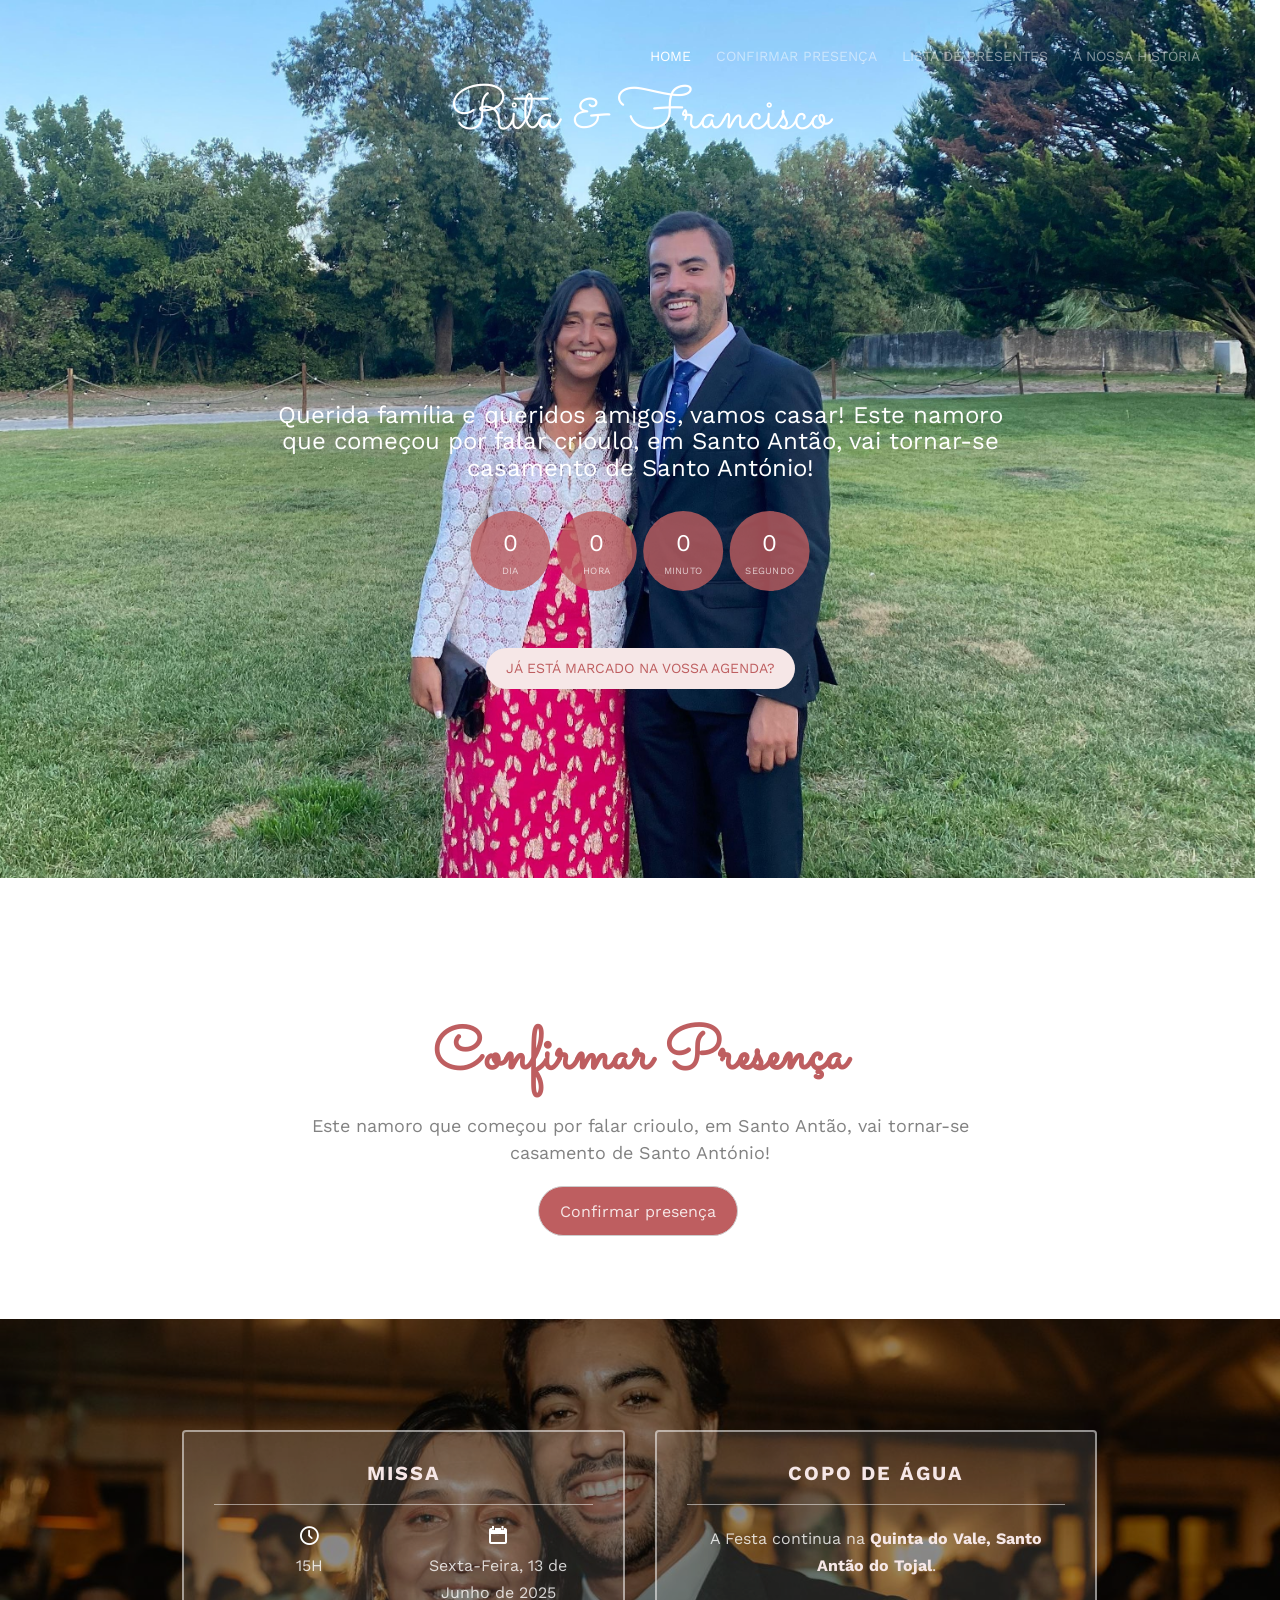
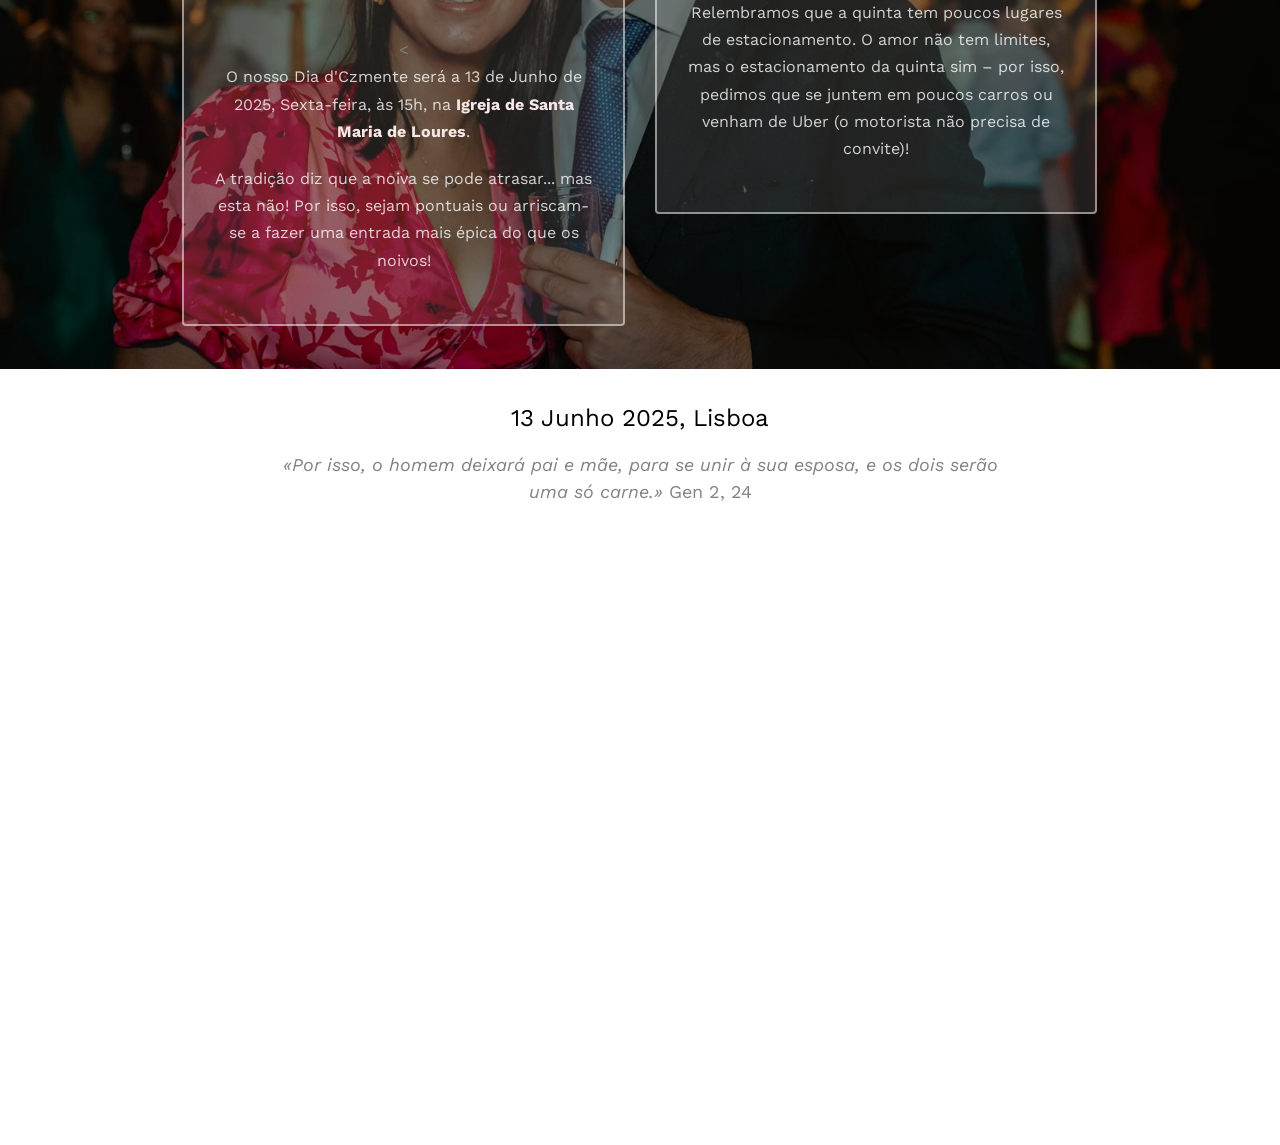
==== commit b498b08f: "Update index.html" ====
--- a/index.html
+++ b/index.html
@@ -117,15 +117,15 @@
 
 
 #fh5co-header {
-    background-position: -300px center !important; /* Move a imagem mais para a esquerda */
+    background-position: -250px center !important; /* Move a imagem mais para a esquerda */
   }
       }
 
 
     @media screen and (max-width: 768px) {
   #fh5co-event {
-    background-size: 60% !important; /* Zoom out na imagem */
-    background-position: 10% center !important; /* Move ligeiramente para a direita */
+    background-size: 406% !important; /* Zoom out na imagem */
+    background-position: 70% center !important; /* Move ligeiramente para a direita */
     height: auto !important;
     padding: 40px 0 !important;
   }
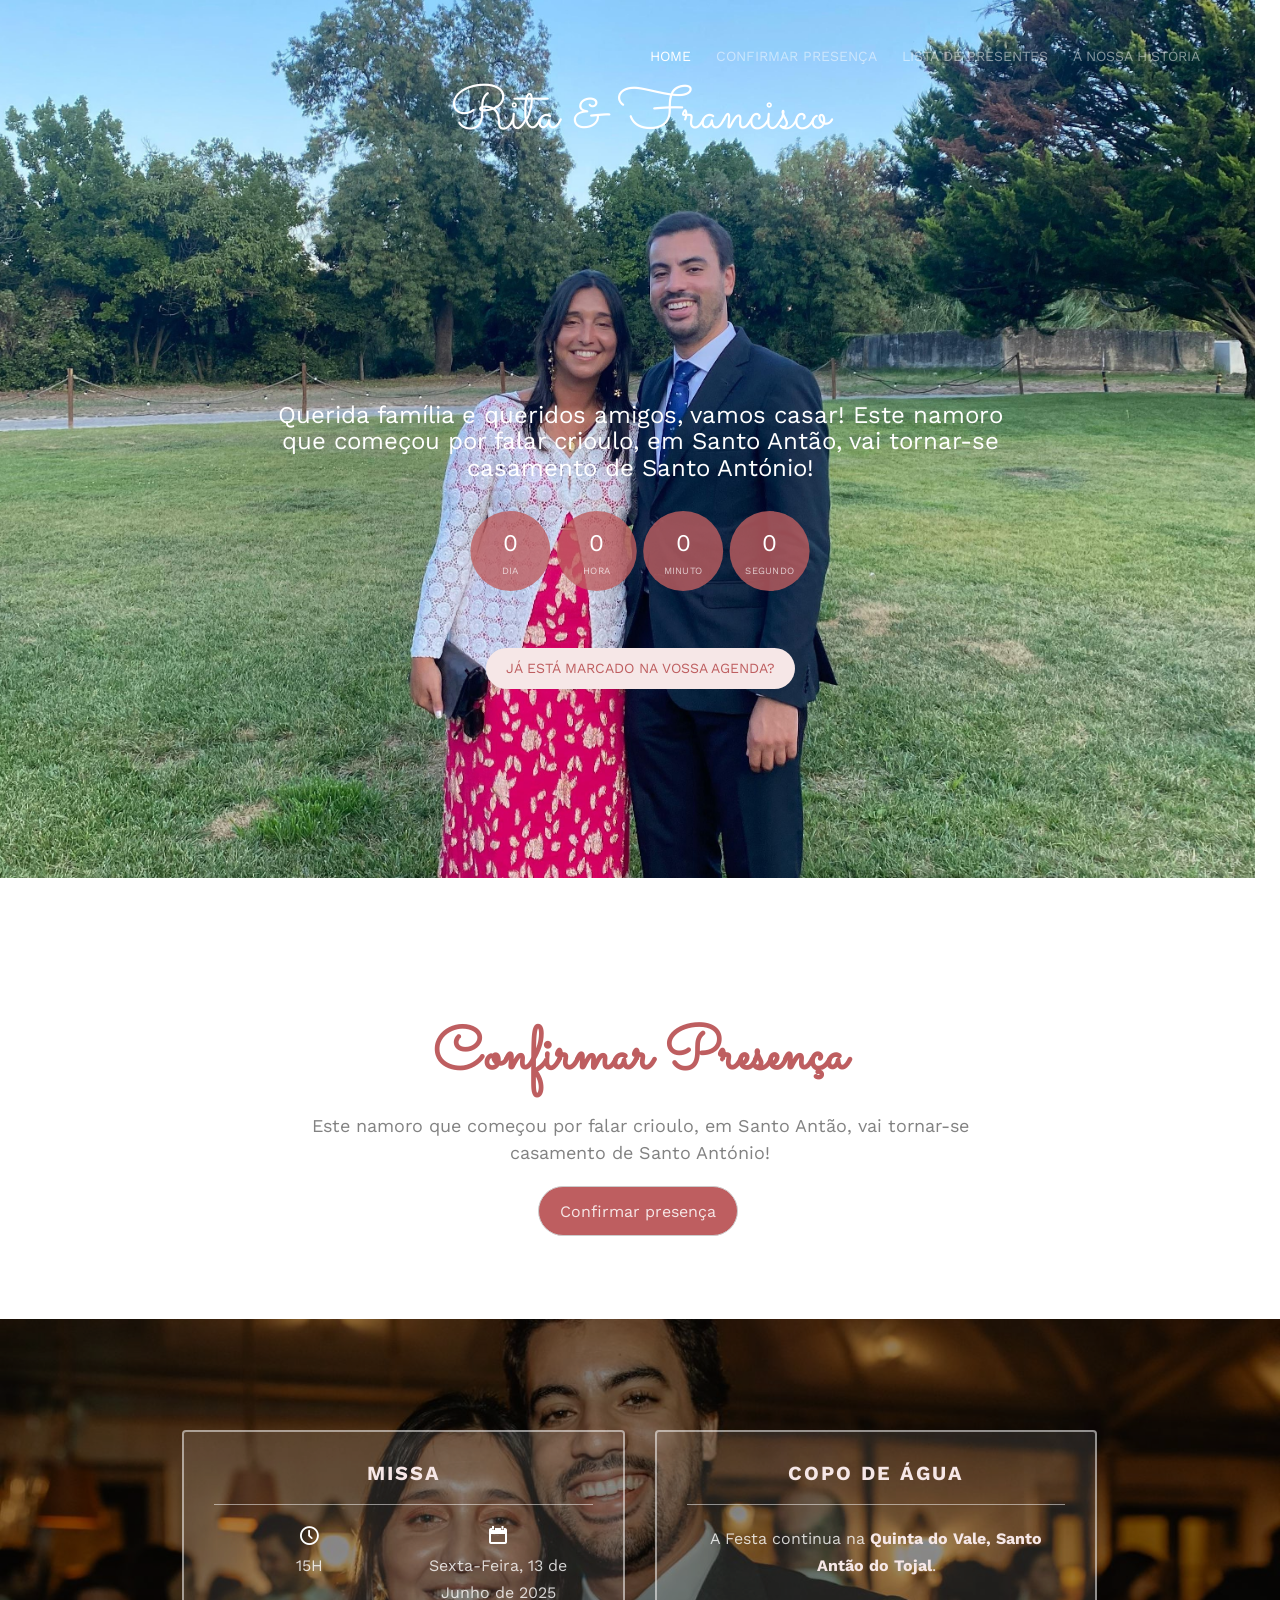
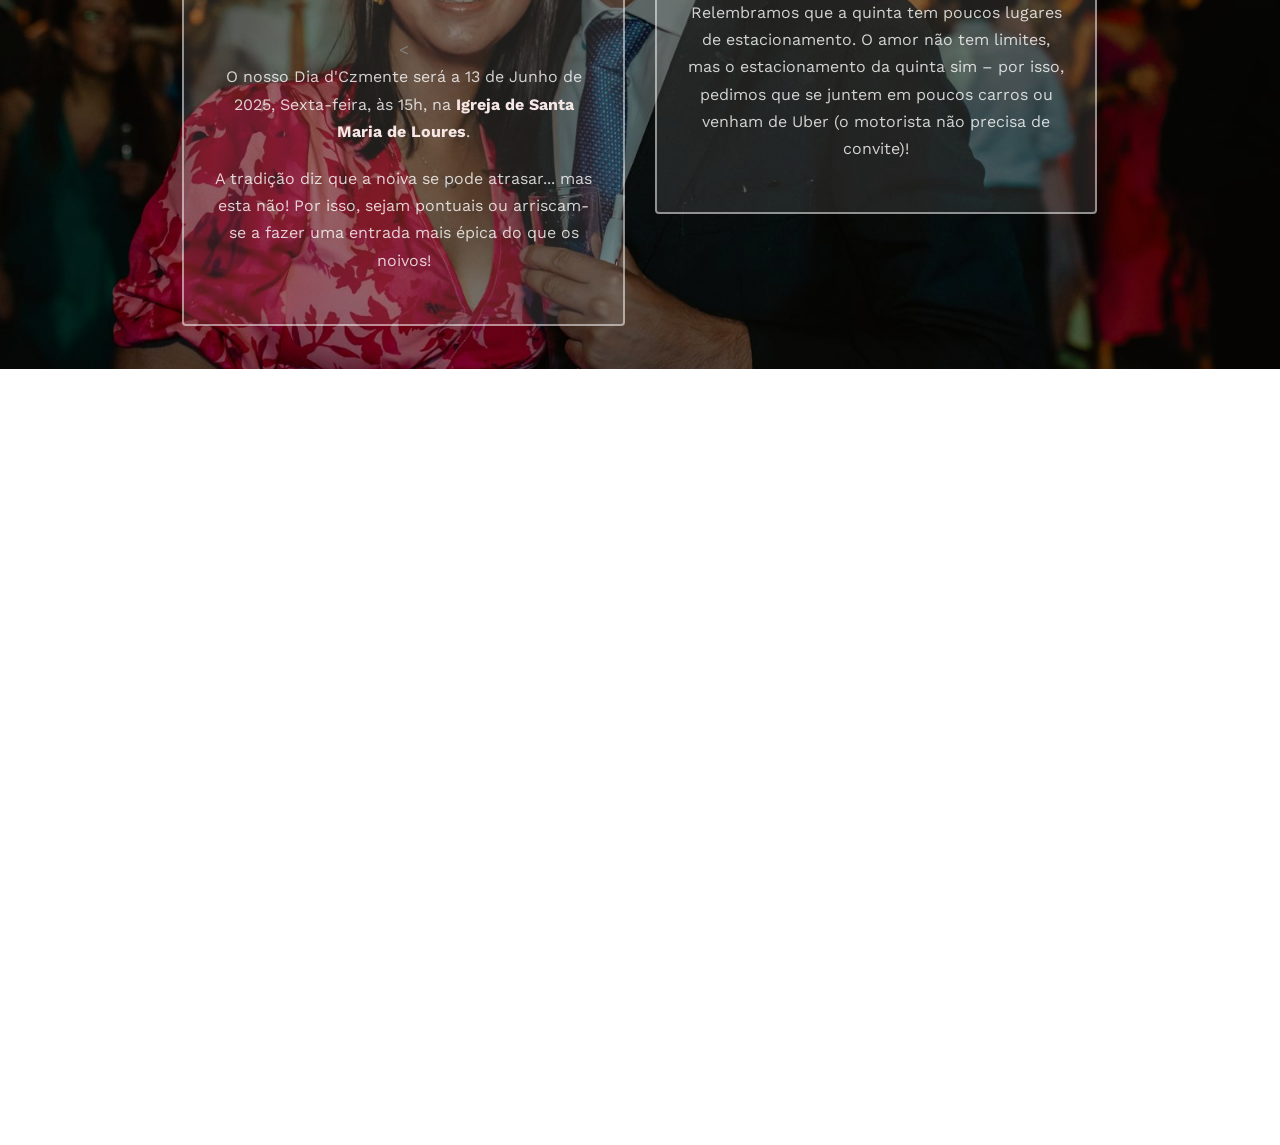
==== commit 79a5273c: "Update index.html" ====
--- a/index.html
+++ b/index.html
@@ -124,8 +124,8 @@
 
     @media screen and (max-width: 768px) {
   #fh5co-event {
-    background-size: 406% !important; /* Zoom out na imagem */
-    background-position: 70% center !important; /* Move ligeiramente para a direita */
+    background-size: 410% !important; /* Zoom out na imagem */
+    background-position: 35% center !important; /* Move ligeiramente para a direita */
     height: auto !important;
     padding: 40px 0 !important;
   }
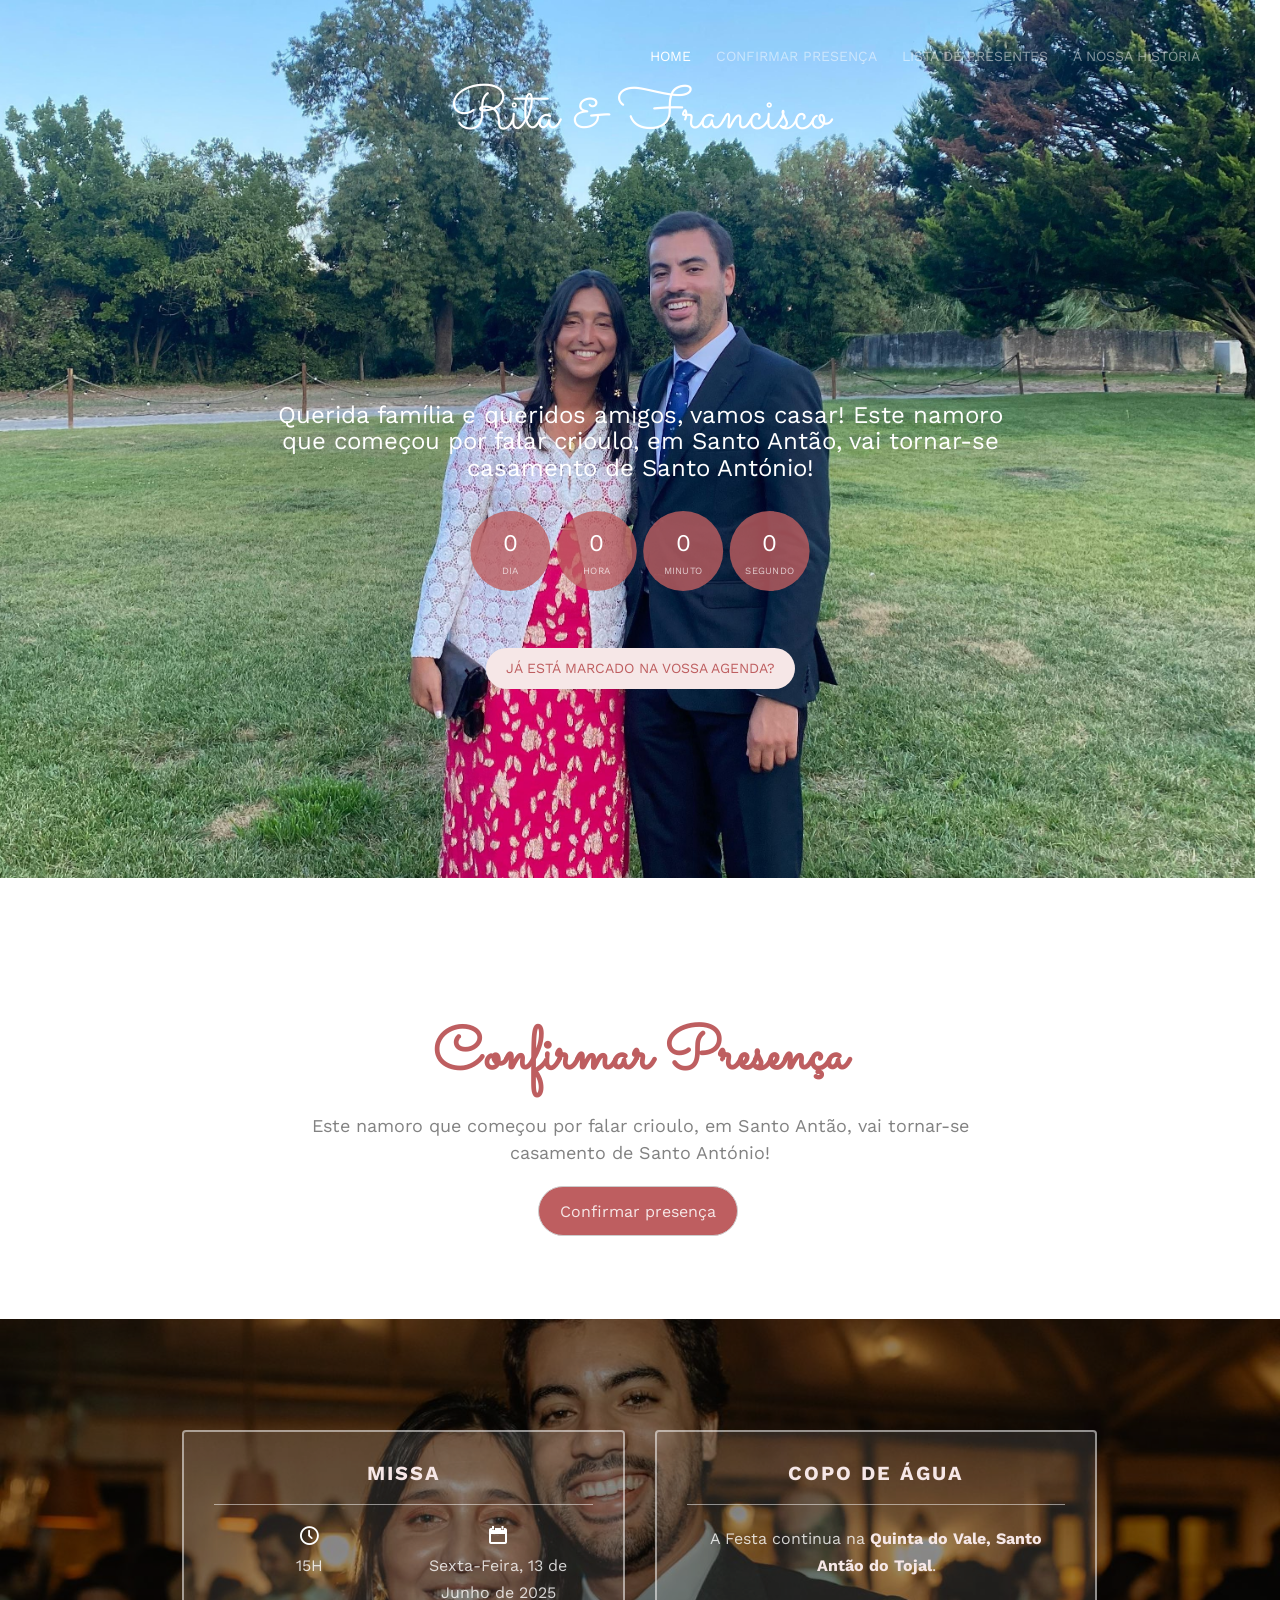
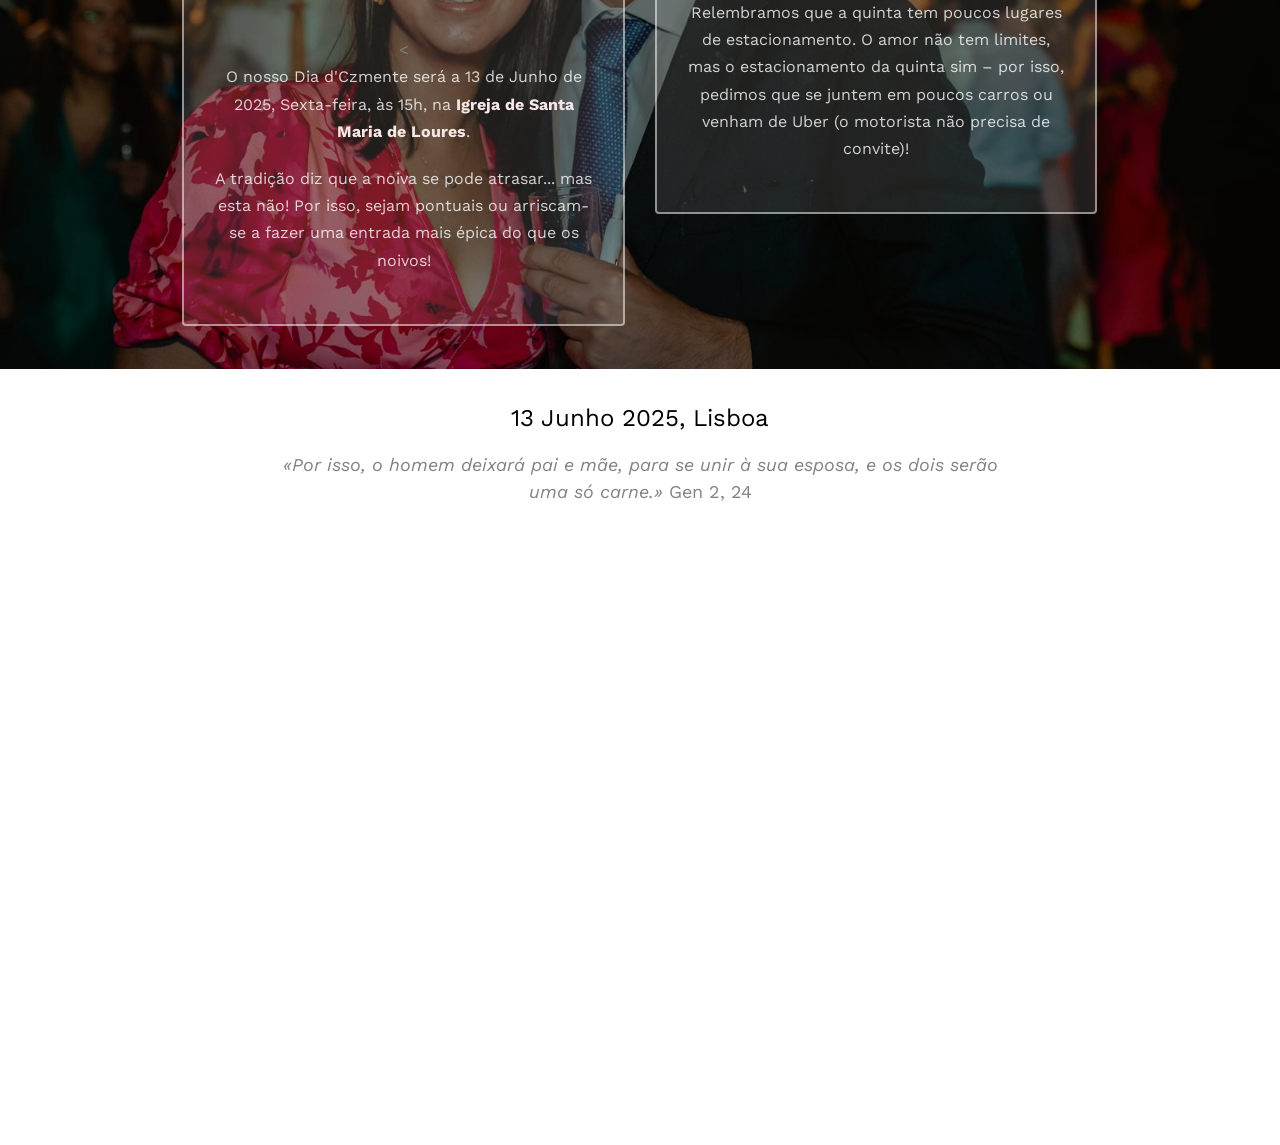
==== commit ba704e95: "Update index.html" ====
--- a/index.html
+++ b/index.html
@@ -125,7 +125,7 @@
     @media screen and (max-width: 768px) {
   #fh5co-event {
     background-size: 410% !important; /* Zoom out na imagem */
-    background-position: 35% center !important; /* Move ligeiramente para a direita */
+    background-position: 40% center !important; /* Move ligeiramente para a direita */
     height: auto !important;
     padding: 40px 0 !important;
   }
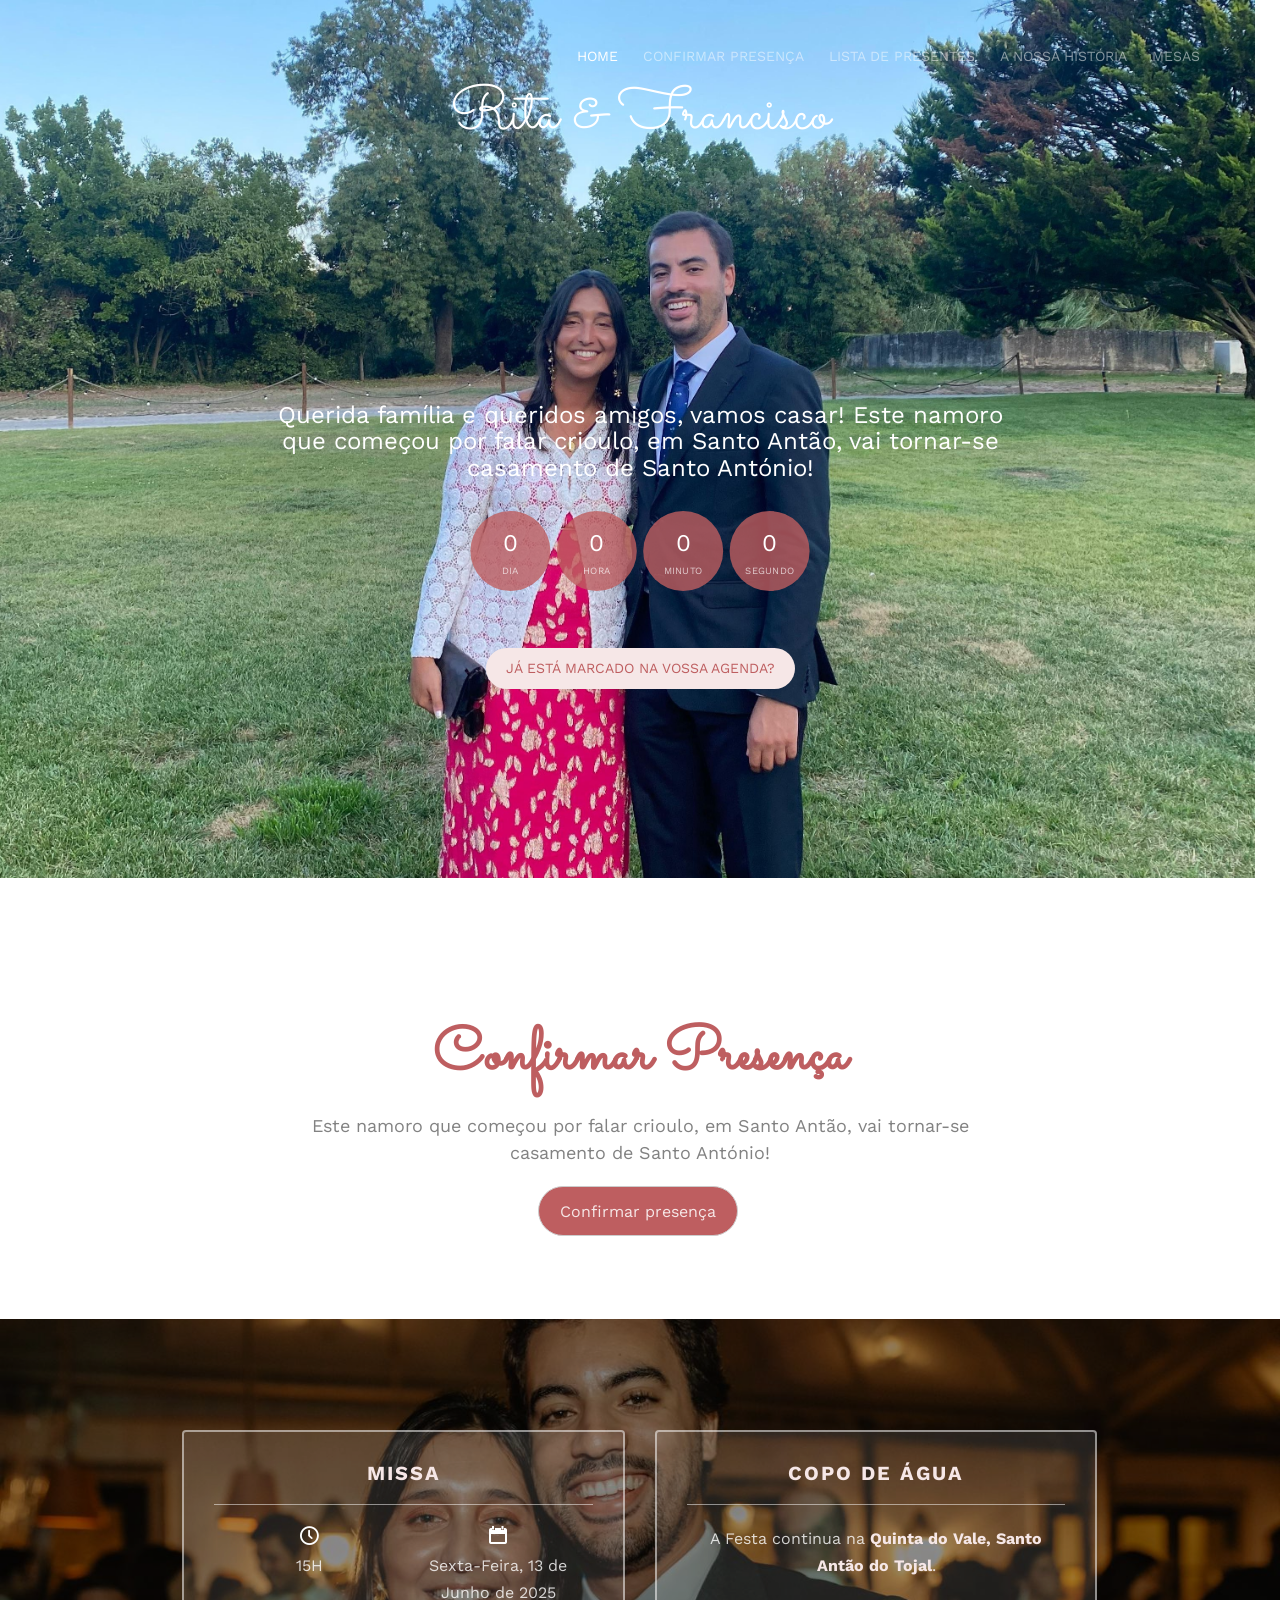
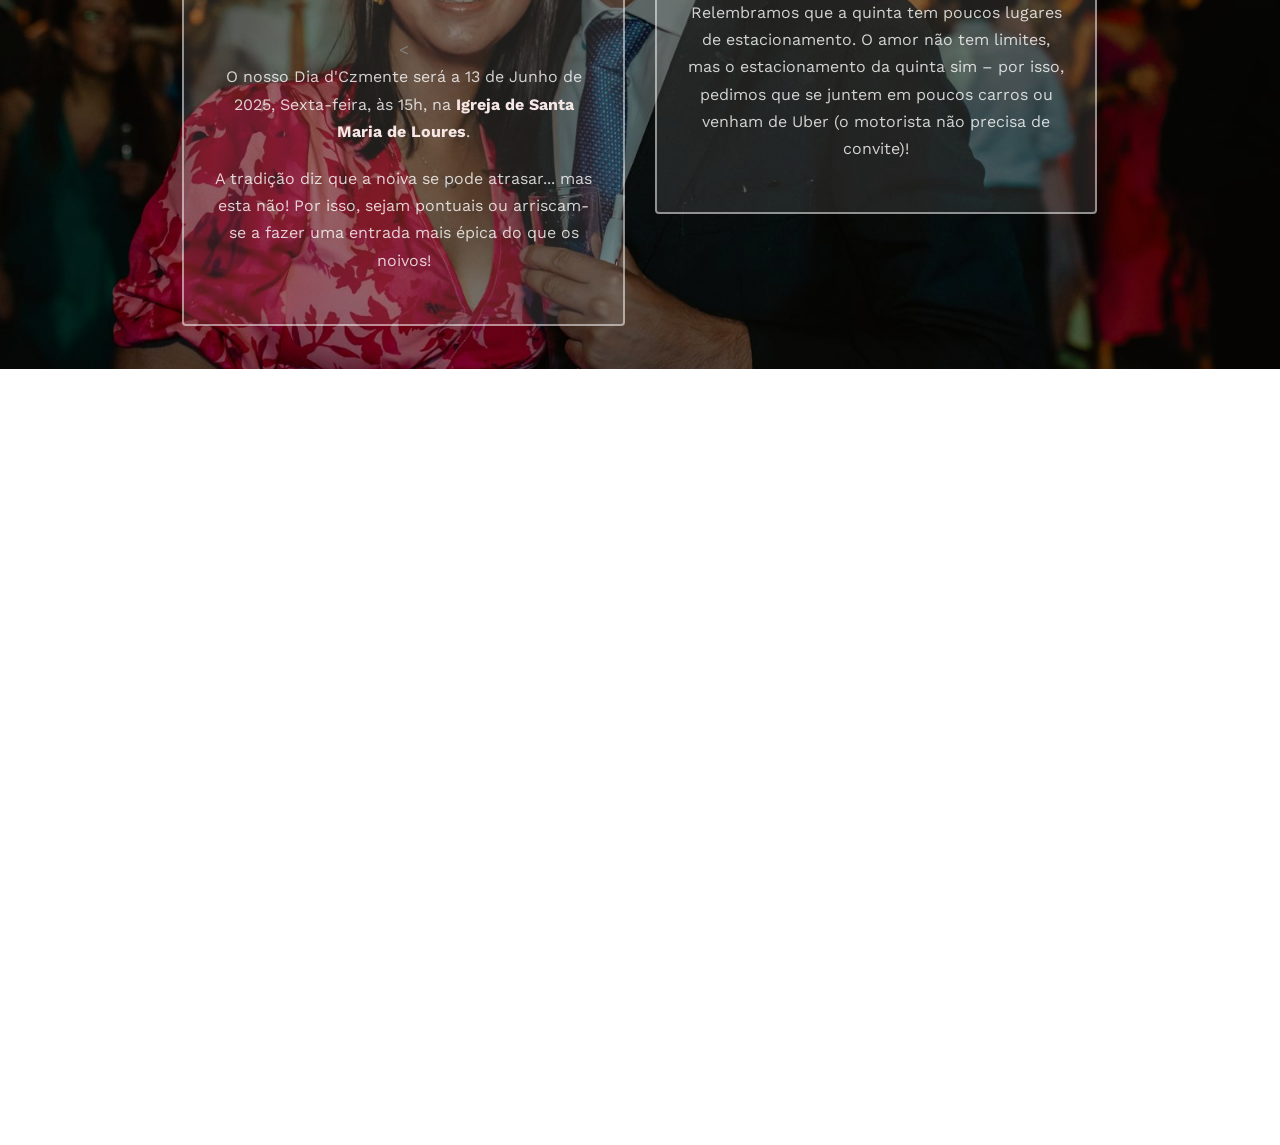
==== commit 06106c27: "Update index.html" ====
--- a/index.html
+++ b/index.html
@@ -151,6 +151,7 @@
               <li><a href="about.html">Lista de Presentes</a></li>
               <li class="has-dropdown">
                 <a href="gallery.html">A Nossa História</a>
+                <li a href="active"><a href="mesas.html">Mesas</a></li>
               </li>
             </ul>
           </div>
